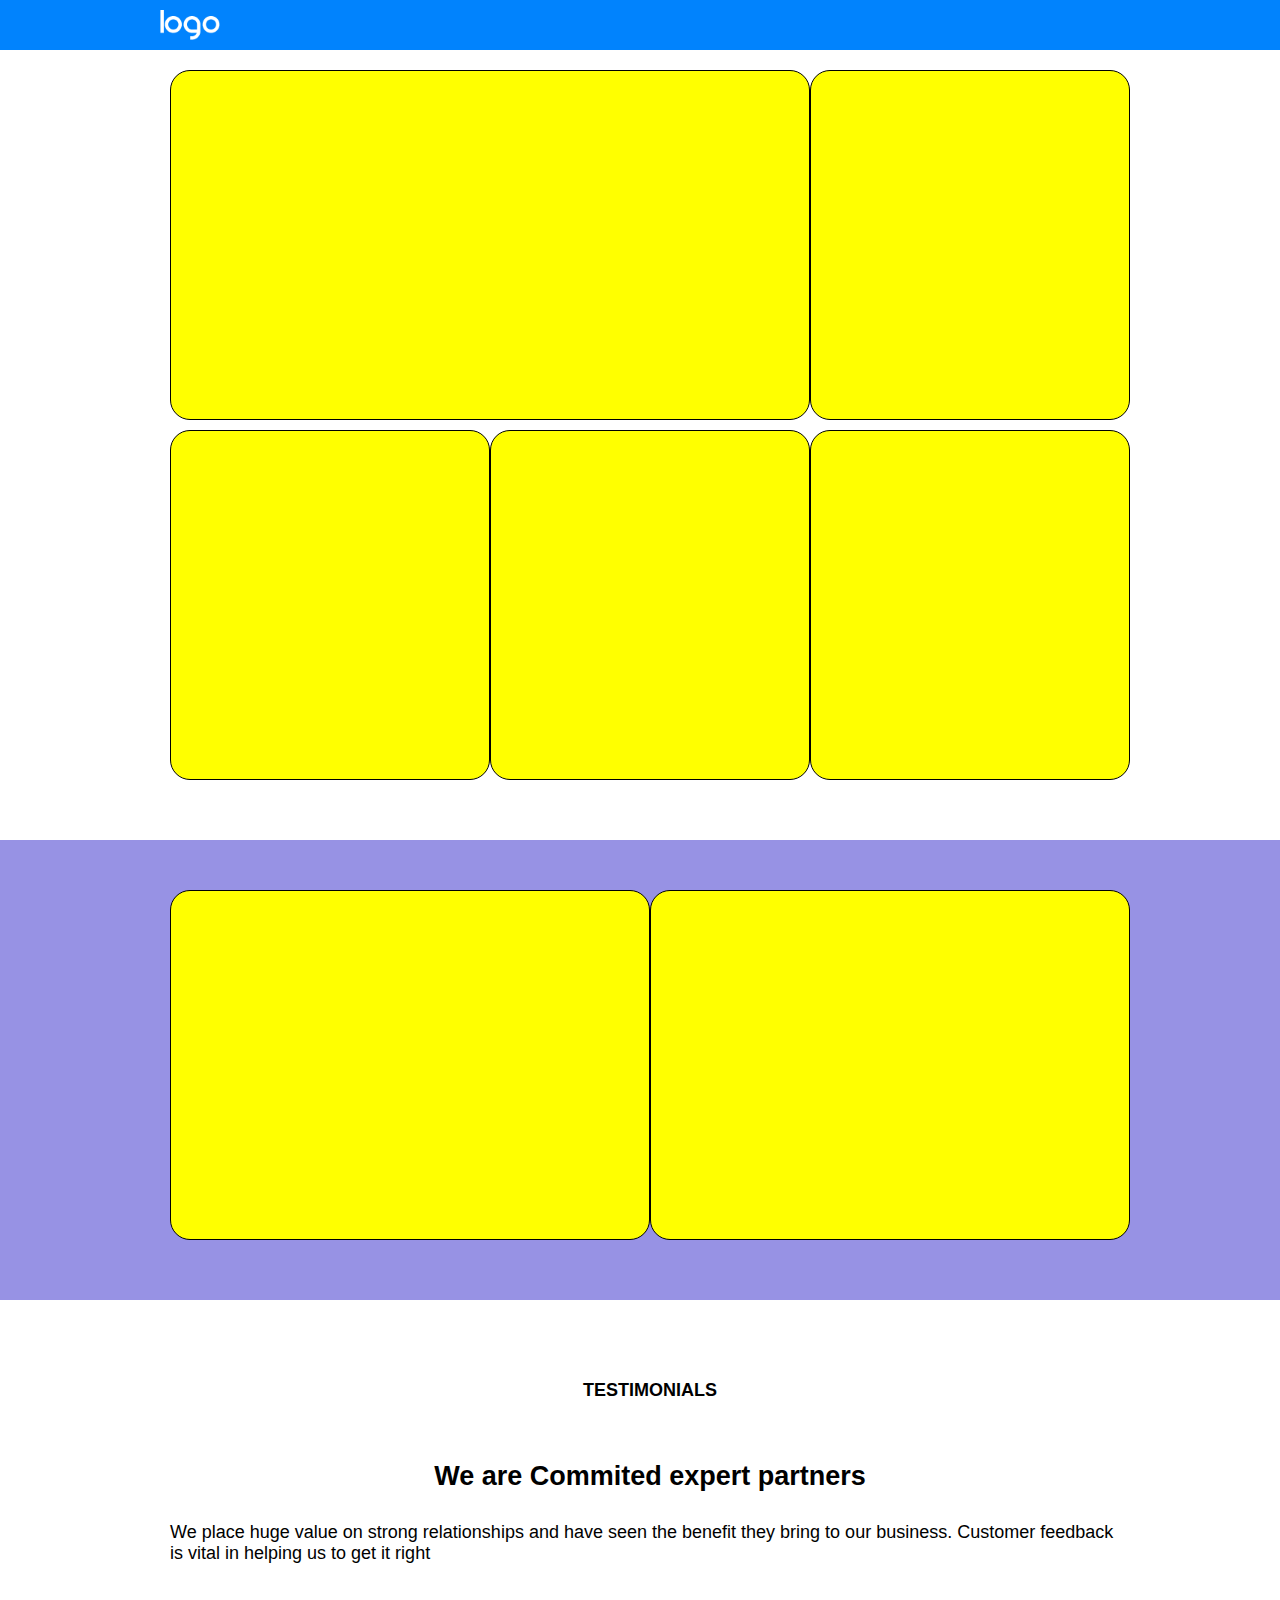
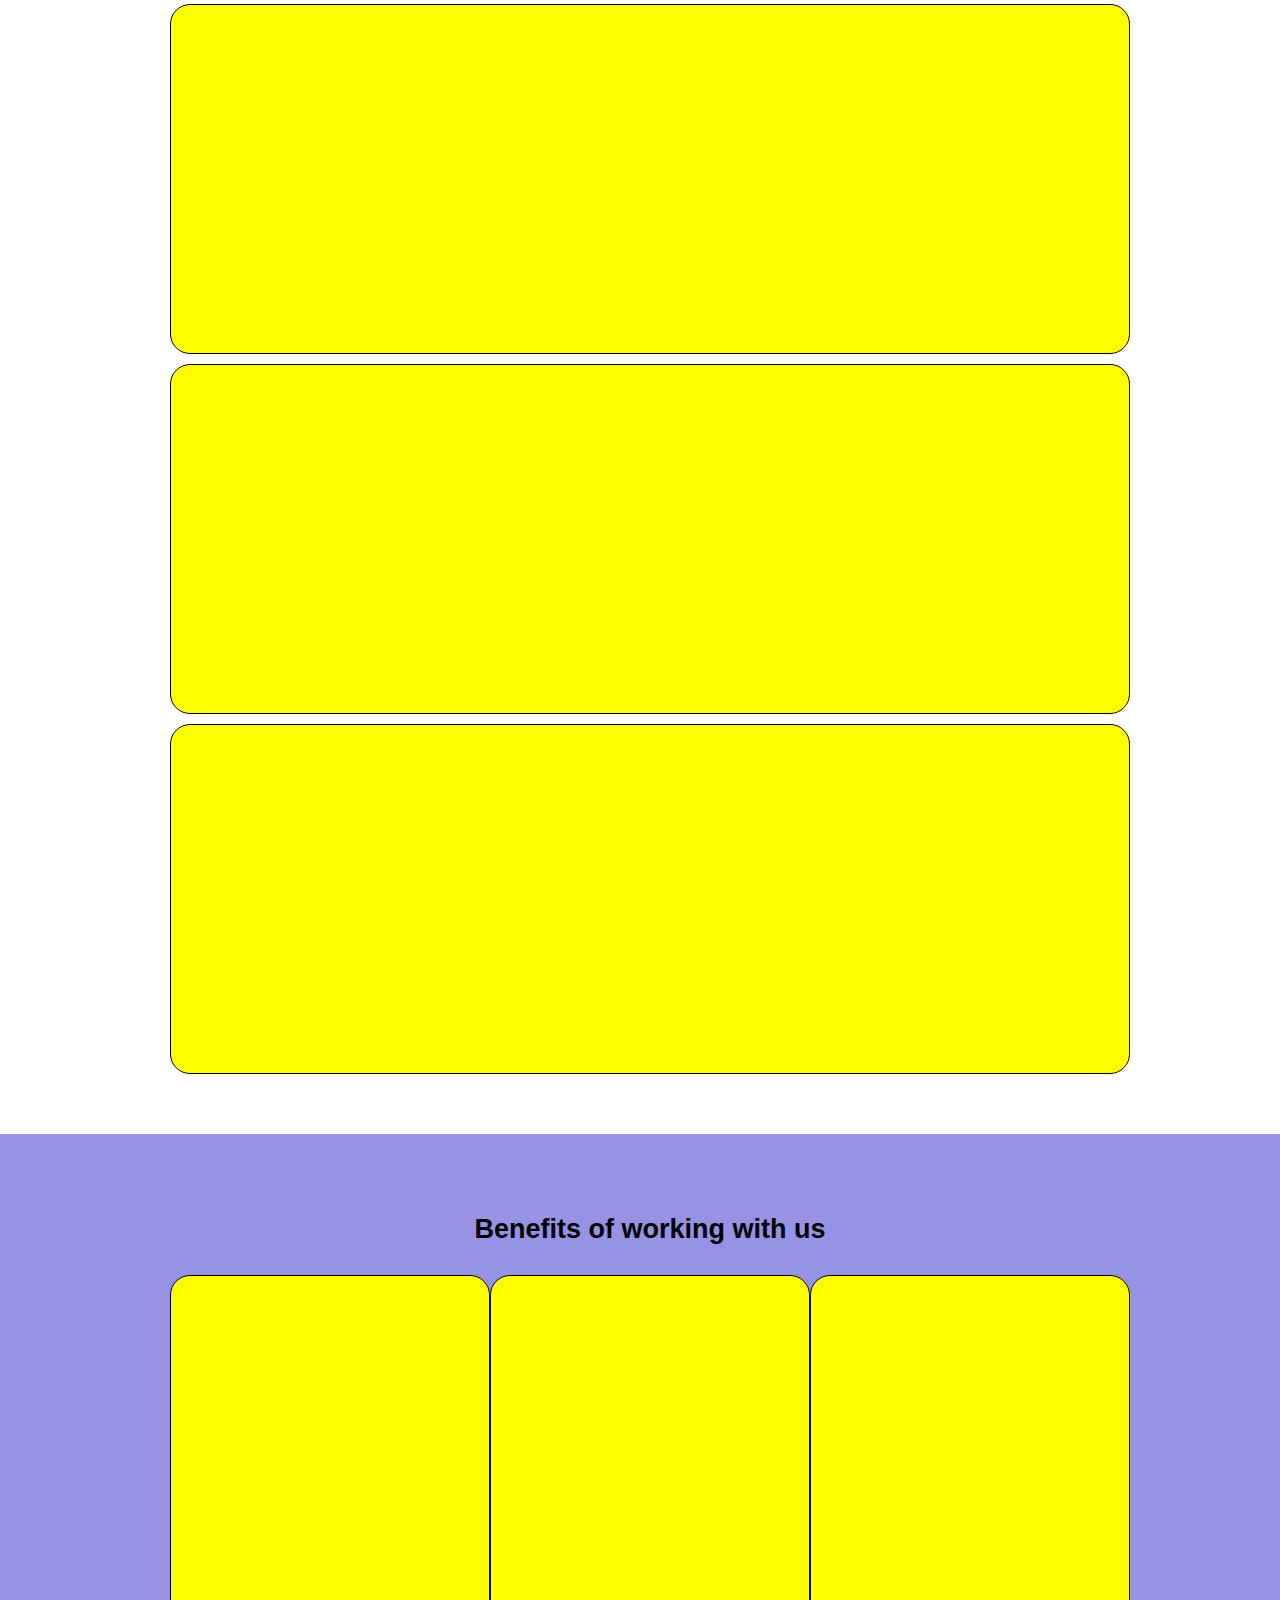
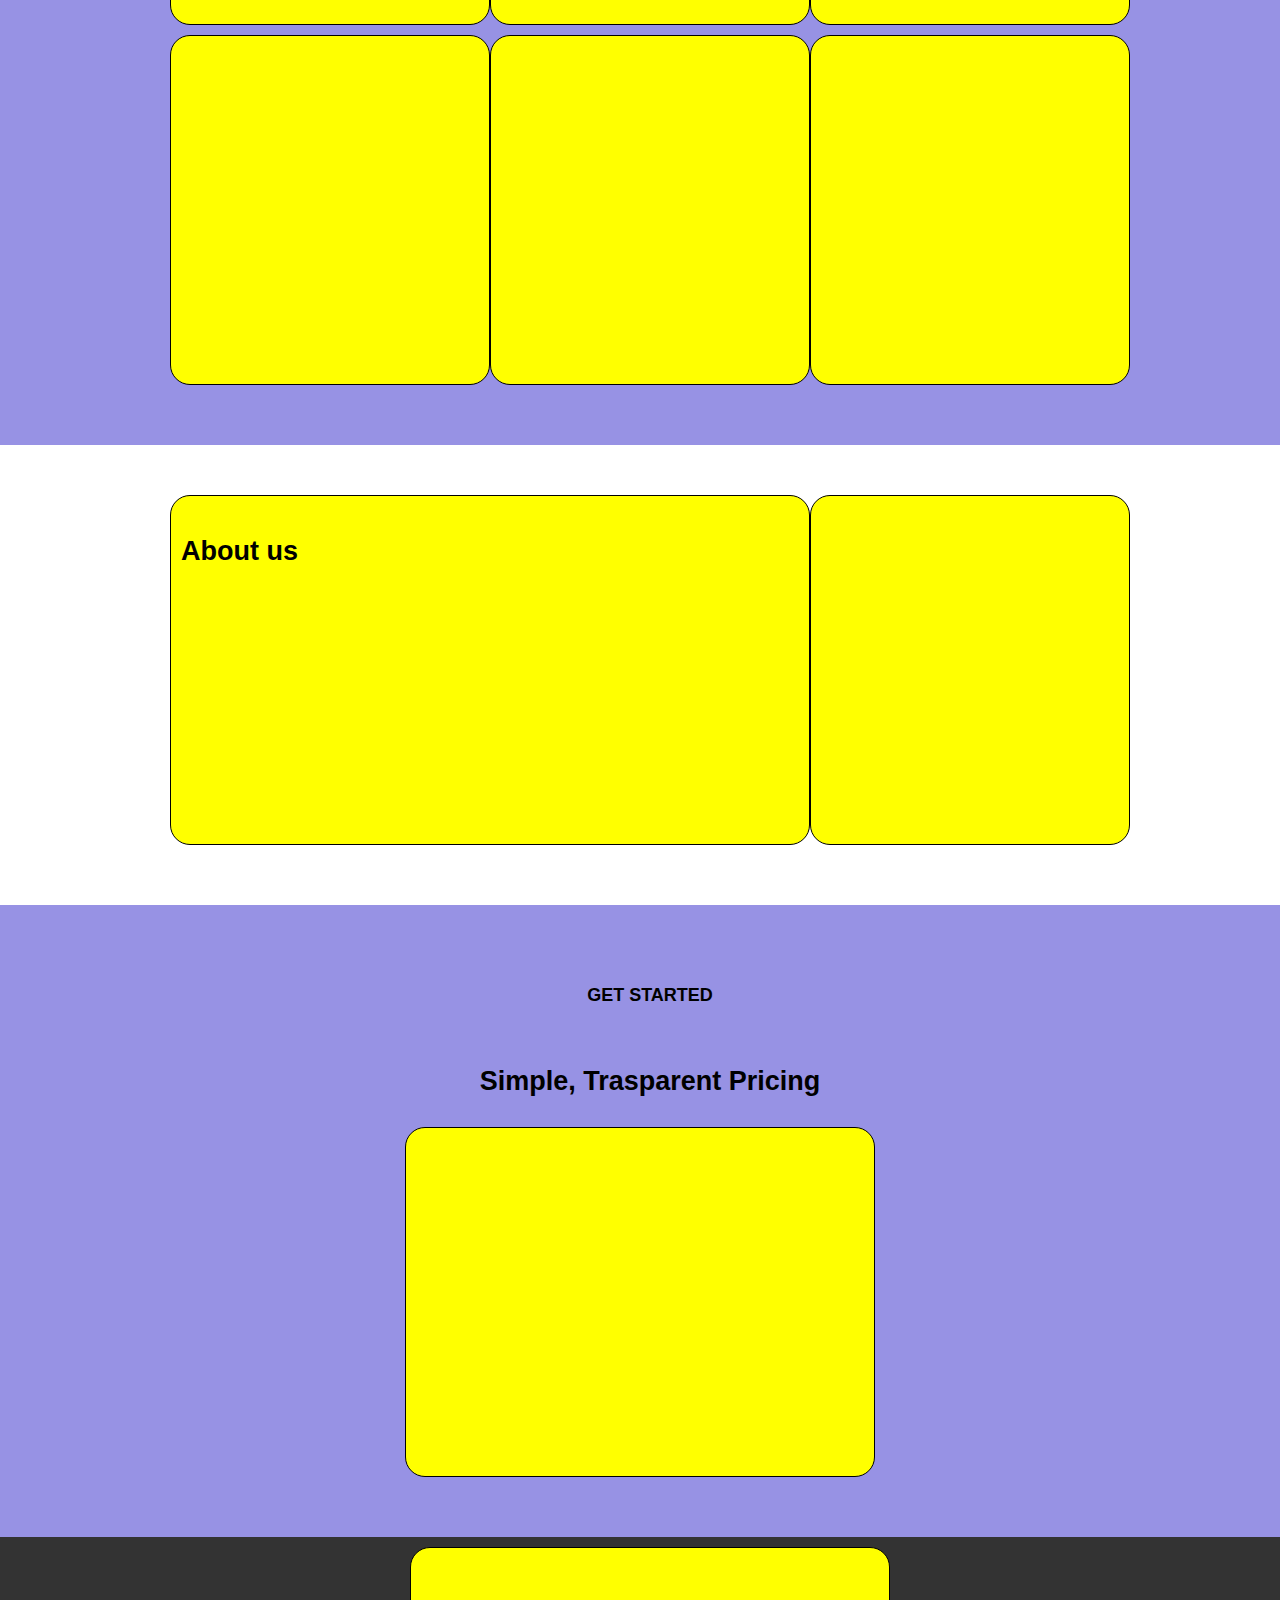
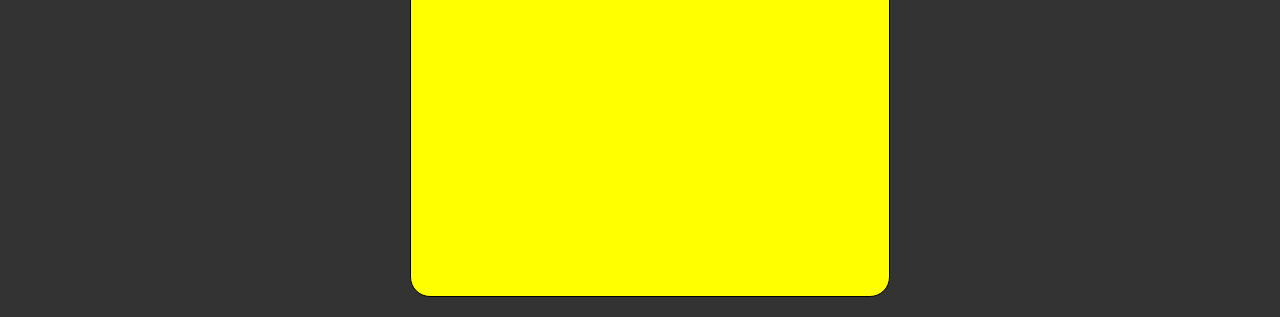
==== index.html @ dd065d6b "add" ====
<!DOCTYPE html>
<html lang="en">

<head>
    <meta charset="UTF-8">
    <meta http-equiv="X-UA-Compatible" content="IE=edge">
    <meta name="viewport" content="width=device-width, initial-scale=1.0">

    <link rel="stylesheet" href="css/master.css">
    <link rel="stylesheet" href="css/media.css">
    <link rel="stylesheet" href="https://cdnjs.cloudflare.com/ajax/libs/font-awesome/6.2.0/css/all.min.css"
        integrity="sha512-xh6O/CkQoPOWDdYTDqeRdPCVd1SpvCA9XXcUnZS2FmJNp1coAFzvtCN9BmamE+4aHK8yyUHUSCcJHgXloTyT2A=="
        crossorigin="anonymous" referrerpolicy="no-referrer">
    <title>htmlcss-responsive-layout</title>
</head>

<body>
    <nav>
        <div class="container">

            <div class="logo">
                <img src="img/logo.png" alt="logo">
            </div>
            <div class="menu">
                <ul>
                    <li><a href="#">Home</a></li>
                    <li><a href="#">About</a></li>
                    <li><a href="#">Services</a></li>
                    <li><a href="#">Contact</a></li>
                </ul>
                <button class="btn"> Get Started</button>
                <div class="burger">
                    <i class="fa-solid fa-bars"></i>
                </div>
            </div>


        </div>
    </nav>

    <header>
        <div class="main">
            <div class="container">
                <div class="row">
                    <div class="col colmd2-3 colllg2-3">

                    </div>

                    <div class="col colmd1-3 collg1-3">

                    </div>
                    <div class="col colmd1-3 collg1-3">

                    </div>

                    <div class="col colmd1-3 collg1-3">

                    </div>

                    <div class="col colmd1-3 collg1-3">

                    </div>


                </div>
            </div>

        </div>
    </header>
    <section class=" strategyplanning bg-secondary">
        <div class="main">
            <div class="container">
                <div class="row">
                    <div class="col collg2-4 colmd2-4">

                    </div>
                    <div class="col colmd2-4 collg2-4">

                    </div>


                </div>
            </div>

        </div>
    </section>

    <section class="testimonials">
        <div class="main">
            <div class="container">
                <h4>TESTIMONIALS</h4>
                <h2>We are Commited expert partners</h2>
                <p>We place huge value on strong relationships and have seen the benefit they bring to our business.
                    Customer feedback is vital in helping us to get it right</p>
                <div class="col">

                </div>
                <div class="col">

                </div>
                <div class="col">

                </div>
            </div>
        </div>

        </div>
    </section>

    <section class=" benefit bg-secondary">
        <div class="main">
            <div class="container">
                <h2>Benefits of working with us</h2>
                <div class="row">
                    <div class="col colmd2-4 collg1-3">

                    </div>

                    <div class="col colmd2-4 collg1-3">

                    </div>

                    <div class="col colmd2-4 collg1-3">

                    </div>


                    <div class="col colmd2-4 collg1-3">

                    </div>


                    <div class="col colmd2-4 collg1-3">

                    </div>

                    <div class="col colmd2-4 collg1-3">

                    </div>



                </div>
            </div>

        </div>

    </section>



    <section class="aboutus">
        <div class="main">
            <div class="container">

                <div class="row">
                    <div class="col colmd2-3 collg2-3">
                        <h2>About us</h2>

                    </div>
                    <div class="col colmd1-3 collg1-3">

                    </div>

                </div>

            </div>

    </section>

    <section class=" getstarted bg-secondary">
        <div class="main">
            <div class="container">
                <h4>GET STARTED</h4>
                <h2>Simple, Trasparent Pricing</h2>
            </div>
            <div class="row center">
                <div class="col colmd2-4 collg2-4 ">

                </div>
            </div>

        </div>

    </section>

    <footer>
        <div class="main">
            <div class="container">
                <div class="row center">
                    <div class="col colmd2-4 collg2-4 ">

                    </div>
                </div>

            </div>

        </div>



    </footer>
</body>

</html>
---- css/master.css ----
:root {
    --primary-color: #0183FD;
    --primary-color-light: #B5DDFF;
    --secondary-color: #9792E4;
    --footer-bgcolor: #333333;


}


* {
    margin: 0;
    padding: 0;
    box-sizing: border-box;
    font-family: Arial, Helvetica, sans-serif;
}

html {
    font-size: 14px;
}

section {
    padding: 50px 0;
}

.main {
    padding: 0 20px;
    width: 100%;
}

.container {
    width: 100%;
    margin: 0 auto;
}

nav {
    background-color: var(--primary-color);
    color: #fff;
    padding: 10px 10px;
    margin-bottom: 20px;

}

nav img {
    width: 60px;
    display: block;
}

nav .container {
    display: flex;
    justify-content: space-between;
    align-items: center;
    color: white;
}

.menu {
    display: flex;
    justify-content: end;
    align-items: center;
    color: white;
    font-size: 0.7rem;
    opacity: 0%;

}

.menu ul {
    display: flex;
    list-style: none;


}

.menu ul li a {
    padding: 0 10px;
    color: white;
    text-decoration: none;
    font-size: 0.7rem;
}


header {
    padding-bottom: 50px;
}

.bg-secondary {
    background-color: var(--secondary-color);
}

section h2,

section h4 {
    padding: 30px 0;
    display: flex;
    justify-content: center;

}

.aboutus h2 {
    justify-content: flex-start;
}

.testimonials .container p {
    margin-bottom: 40px;

}

.row {
    display: flex;
    flex-wrap: wrap;

}

.col {
    padding: 10px;
    flex-basis: 100%;
    height: 350px;
    background-color: yellow;
    border-radius: 20px;
    border: 1px solid black;
    margin-bottom: 10px;
}

button{
    background-color: white;
    
    padding: 10px 10px;
    border: none;
    border-radius: 20px;
    margin: 10px 0;
    font-size: 0.7rem;
    margin-left: 10px;
    
}

.burger {
    display: block;
}






footer {
    background-color: var(--footer-bgcolor);
    color: #fff;
    padding: 10px 10px;

}
---- css/media.css ----
@media screen and (min-width: 768px) {
    html {
        font-size: 16px;
    }


    .main {
        padding: 0 20px;
        width: 100%;
    }

    .container {
        width: 100%;
        margin: 0 auto;
    }



    .colmd1-3 {
        flex-basis: calc(100% / 3);

    }

    .colmd1-4 {
        flex-basis: calc(100% / 4);

    }

    .colmd2-3 {
        flex-basis: calc((100% / 3) * 2);

    }

    .colmd2-4 {
        flex-basis: calc(100% / 2);

    }

    .center {

        justify-content: center;

    }

    .menu{
        display: none;
    }


    .burger {
       display: block;
    }




}


@media screen and (min-width: 992px) {
    html {
        font-size: 18px;
    }



    .container {
        width: 960px;
        margin: 0 auto;
    }

    .main {
        padding: 0 20px;
        width: 980px;
        margin: 0 auto;
    }


    .collg1-3 {
        flex-basis: calc(100% / 3);


    }

    .collg1-4 {
        flex-basis: calc(100% / 4);
    }

    .collg2-3 {
        flex-basis: calc((100% / 3) * 2);

    }

    .collg2-4 {
        flex-basis: calc(100% / 2);
    }

    .collg2-4 {
        flex-basis: calc(100% / 2);
    }

    .center {
        justify-content: center;

    }

    .burger {
        opacity: 0;
    }

    .menu {
        opacity: 100%;
    }

}
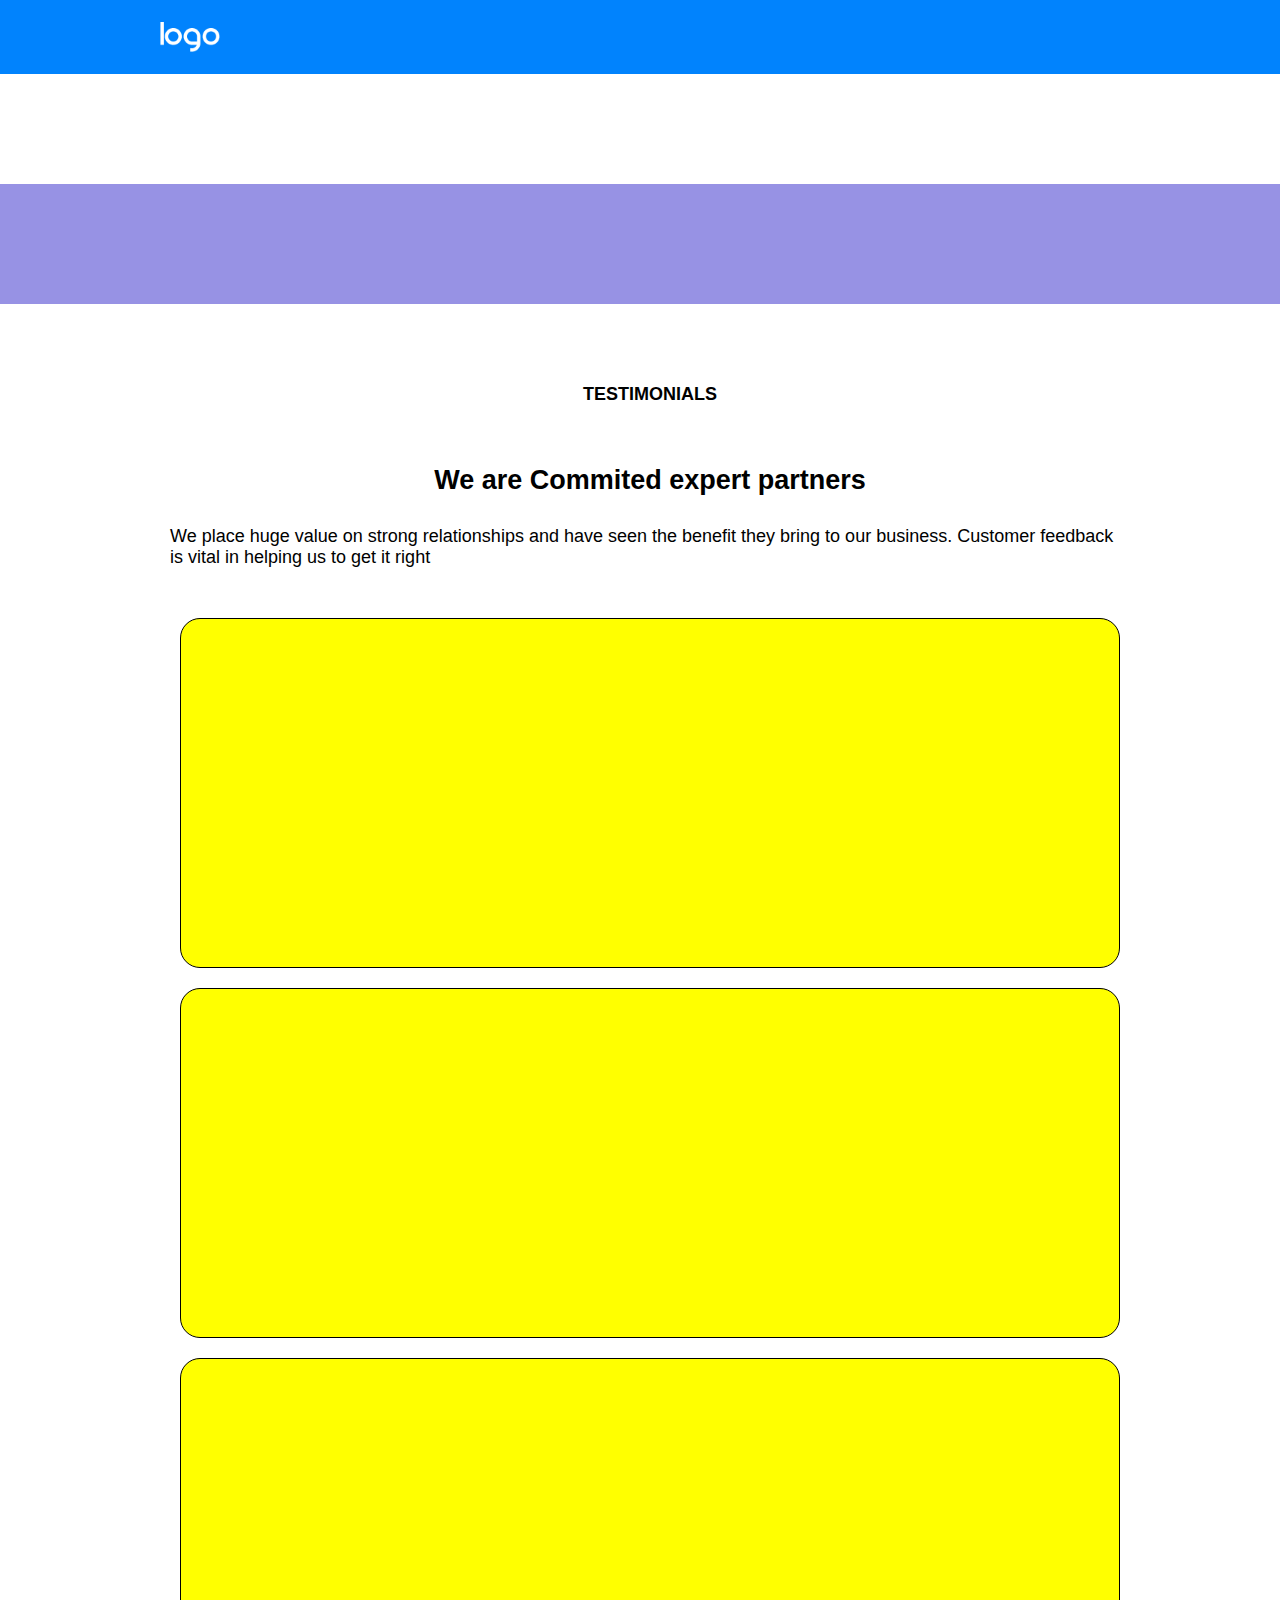
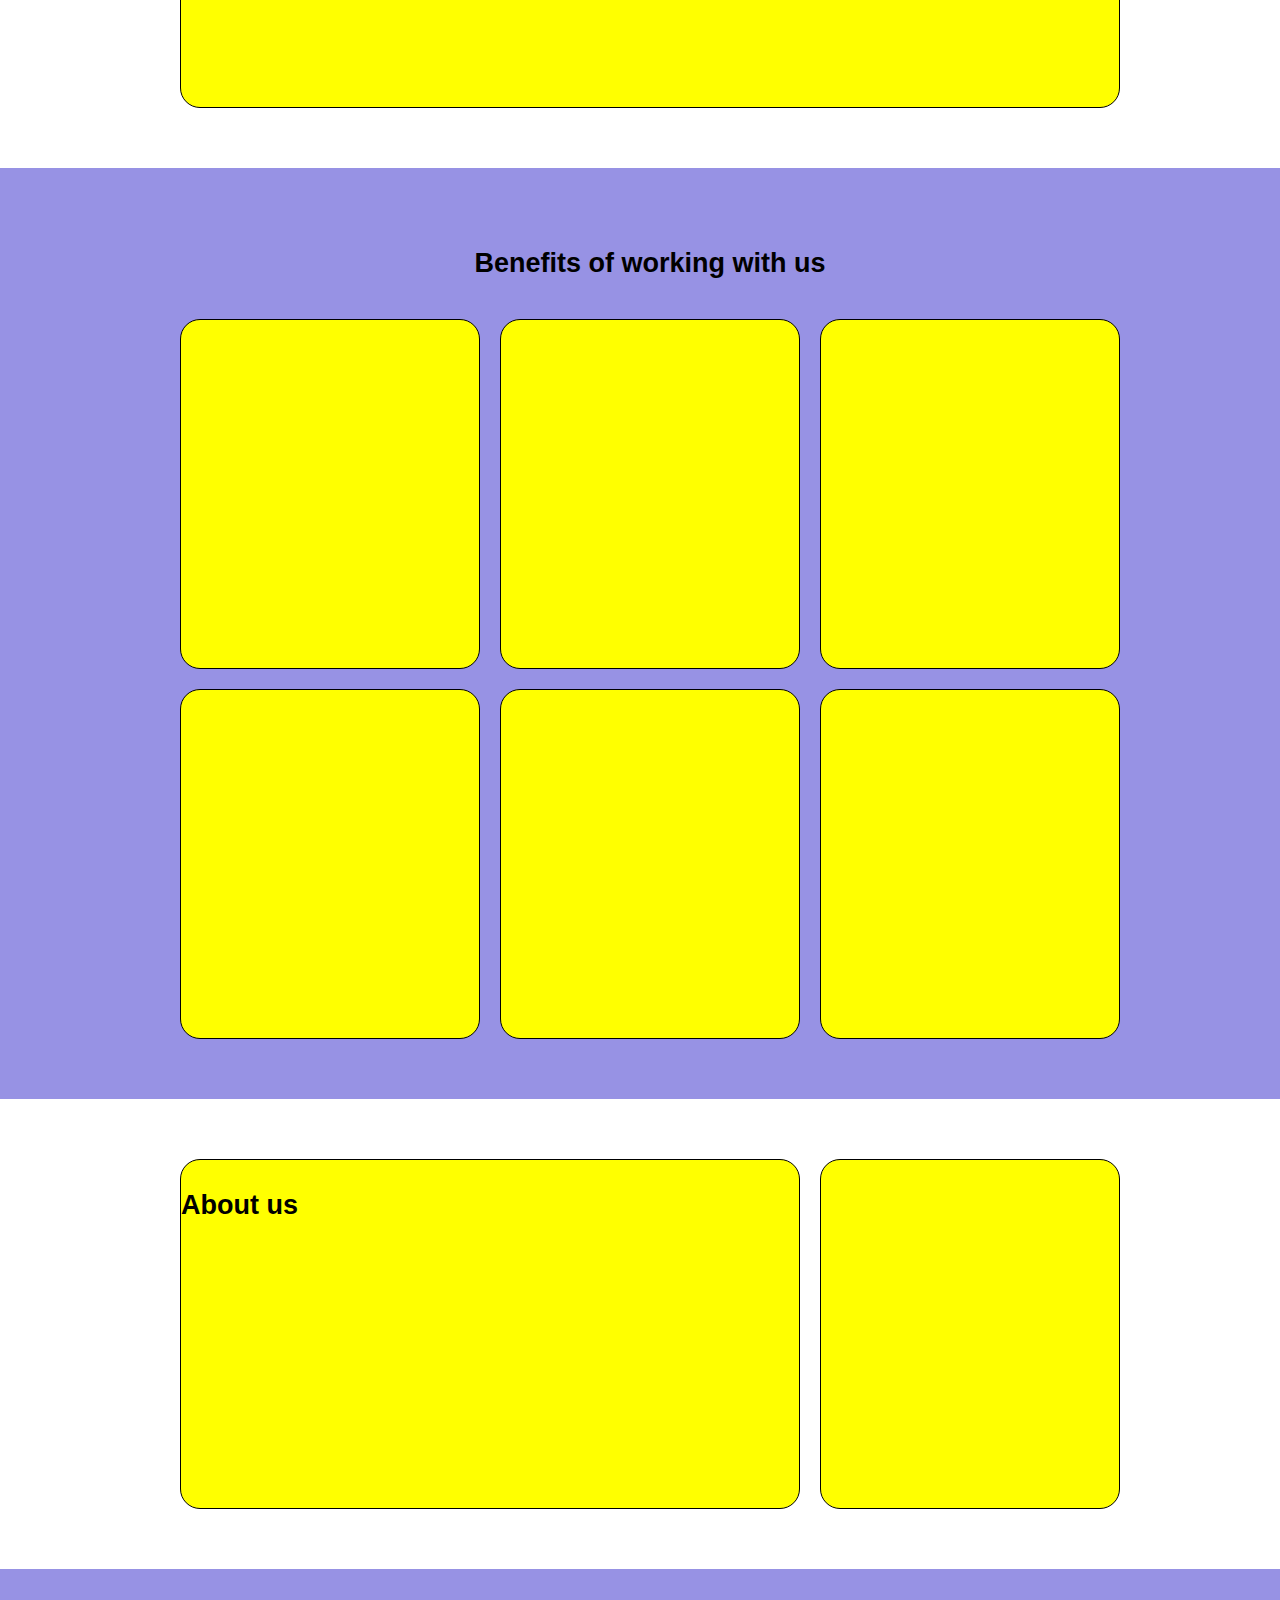
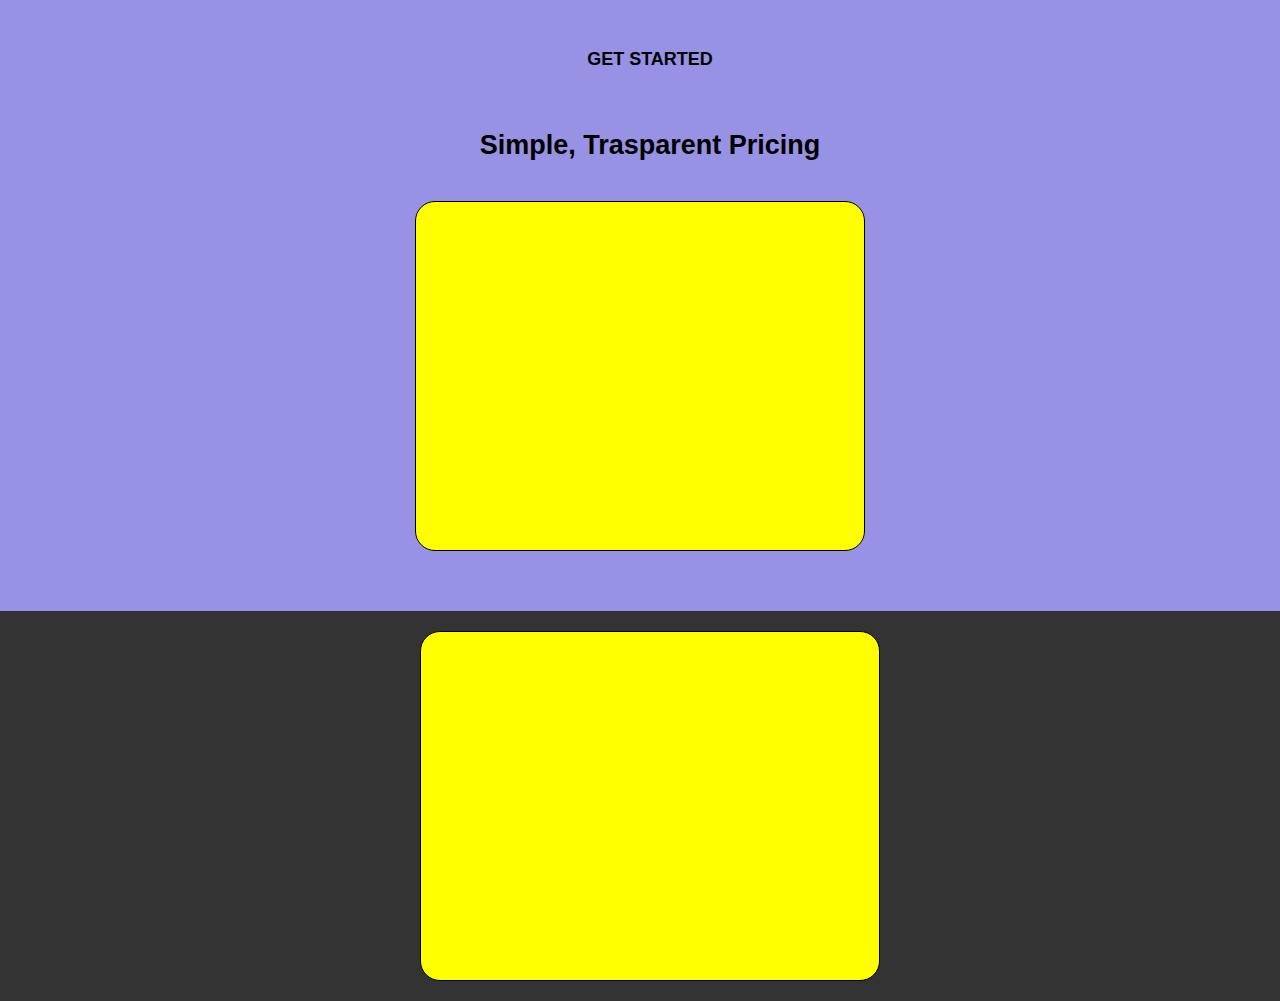
==== commit 92f15d57: "fixxed" ====
--- a/index.html
+++ b/index.html
@@ -20,6 +20,9 @@
 
             <div class="logo">
                 <img src="img/logo.png" alt="logo">
+            </div>
+            <div class="burger">
+                <i class="fa-solid fa-bars"></i>
             </div>
             <div class="menu">
                 <ul>
@@ -29,9 +32,6 @@
                     <li><a href="#">Contact</a></li>
                 </ul>
                 <button class="btn"> Get Started</button>
-                <div class="burger">
-                    <i class="fa-solid fa-bars"></i>
-                </div>
             </div>
 
 
@@ -93,13 +93,19 @@
                 <p>We place huge value on strong relationships and have seen the benefit they bring to our business.
                     Customer feedback is vital in helping us to get it right</p>
                 <div class="col">
-
+                    <div class="card">
+
+                    </div>
                 </div>
                 <div class="col">
-
+                    <div class="card">
+
+                    </div>
                 </div>
                 <div class="col">
-
+                    <div class="card">
+
+                    </div>
                 </div>
             </div>
         </div>
@@ -113,35 +119,58 @@
                 <h2>Benefits of working with us</h2>
                 <div class="row">
                     <div class="col colmd2-4 collg1-3">
-
-                    </div>
-
-                    <div class="col colmd2-4 collg1-3">
-
-                    </div>
-
-                    <div class="col colmd2-4 collg1-3">
-
-                    </div>
-
-
-                    <div class="col colmd2-4 collg1-3">
-
-                    </div>
-
-
-                    <div class="col colmd2-4 collg1-3">
-
-                    </div>
-
-                    <div class="col colmd2-4 collg1-3">
-
-                    </div>
-
-
-
-                </div>
-            </div>
+                        <div class="card">
+
+                        </div>
+
+                    </div>
+
+                    <div class="col colmd2-4 collg1-3">
+                        <div class="card">
+
+                        </div>
+
+                    </div>
+
+                    <div class="col colmd2-4 collg1-3">
+                        <div class="card">
+
+                        </div>
+
+                    </div>
+
+                    <div class="col colmd2-4 collg1-3">
+                        <div class="card">
+
+                        </div>
+
+                    </div>
+
+
+                    <div class="col colmd2-4 collg1-3">
+                        <div class="card">
+
+                        </div>
+
+                    </div>
+
+                    <div class="col colmd2-4 collg1-3">
+                        <div class="card">
+
+                        </div>
+
+                    </div>
+
+
+
+
+
+                </div>
+
+
+
+            </div>
+        </div>
 
         </div>
 
@@ -155,10 +184,14 @@
 
                 <div class="row">
                     <div class="col colmd2-3 collg2-3">
-                        <h2>About us</h2>
-
-                    </div>
-                    <div class="col colmd1-3 collg1-3">
+                        <div class="card">
+                            <h2>About us</h2>
+                        </div>
+                    </div>
+                    <div class="col colmd1-3 collg1-3">
+                        <div class="card">
+
+                        </div>
 
                     </div>
 
@@ -176,6 +209,9 @@
             </div>
             <div class="row center">
                 <div class="col colmd2-4 collg2-4 ">
+                    <div class="card">
+
+                    </div>
 
                 </div>
             </div>
@@ -189,6 +225,9 @@
             <div class="container">
                 <div class="row center">
                     <div class="col colmd2-4 collg2-4 ">
+                        <div class="card">
+
+                        </div>
 
                     </div>
                 </div>
--- a/css/master.css
+++ b/css/master.css
@@ -113,27 +113,35 @@
 .col {
     padding: 10px;
     flex-basis: 100%;
+    
+    
+}
+
+.card{
     height: 350px;
     background-color: yellow;
     border-radius: 20px;
     border: 1px solid black;
-    margin-bottom: 10px;
 }
 
-button{
+button {
     background-color: white;
-    
+
     padding: 10px 10px;
     border: none;
     border-radius: 20px;
     margin: 10px 0;
     font-size: 0.7rem;
     margin-left: 10px;
-    
+
 }
 
 .burger {
-    display: block;
+    display: flex;
+}
+
+.menu {
+    display: none;
 }
 
 
--- a/css/media.css
+++ b/css/media.css
@@ -42,13 +42,13 @@
 
     }
 
-    .menu{
+    .menu {
         display: none;
     }
 
 
     .burger {
-       display: block;
+        display: flex;
     }
 
 
@@ -105,11 +105,11 @@
     }
 
     .burger {
-        opacity: 0;
+        display: none;
     }
 
     .menu {
-        opacity: 100%;
+        display: flex;
     }
 
 }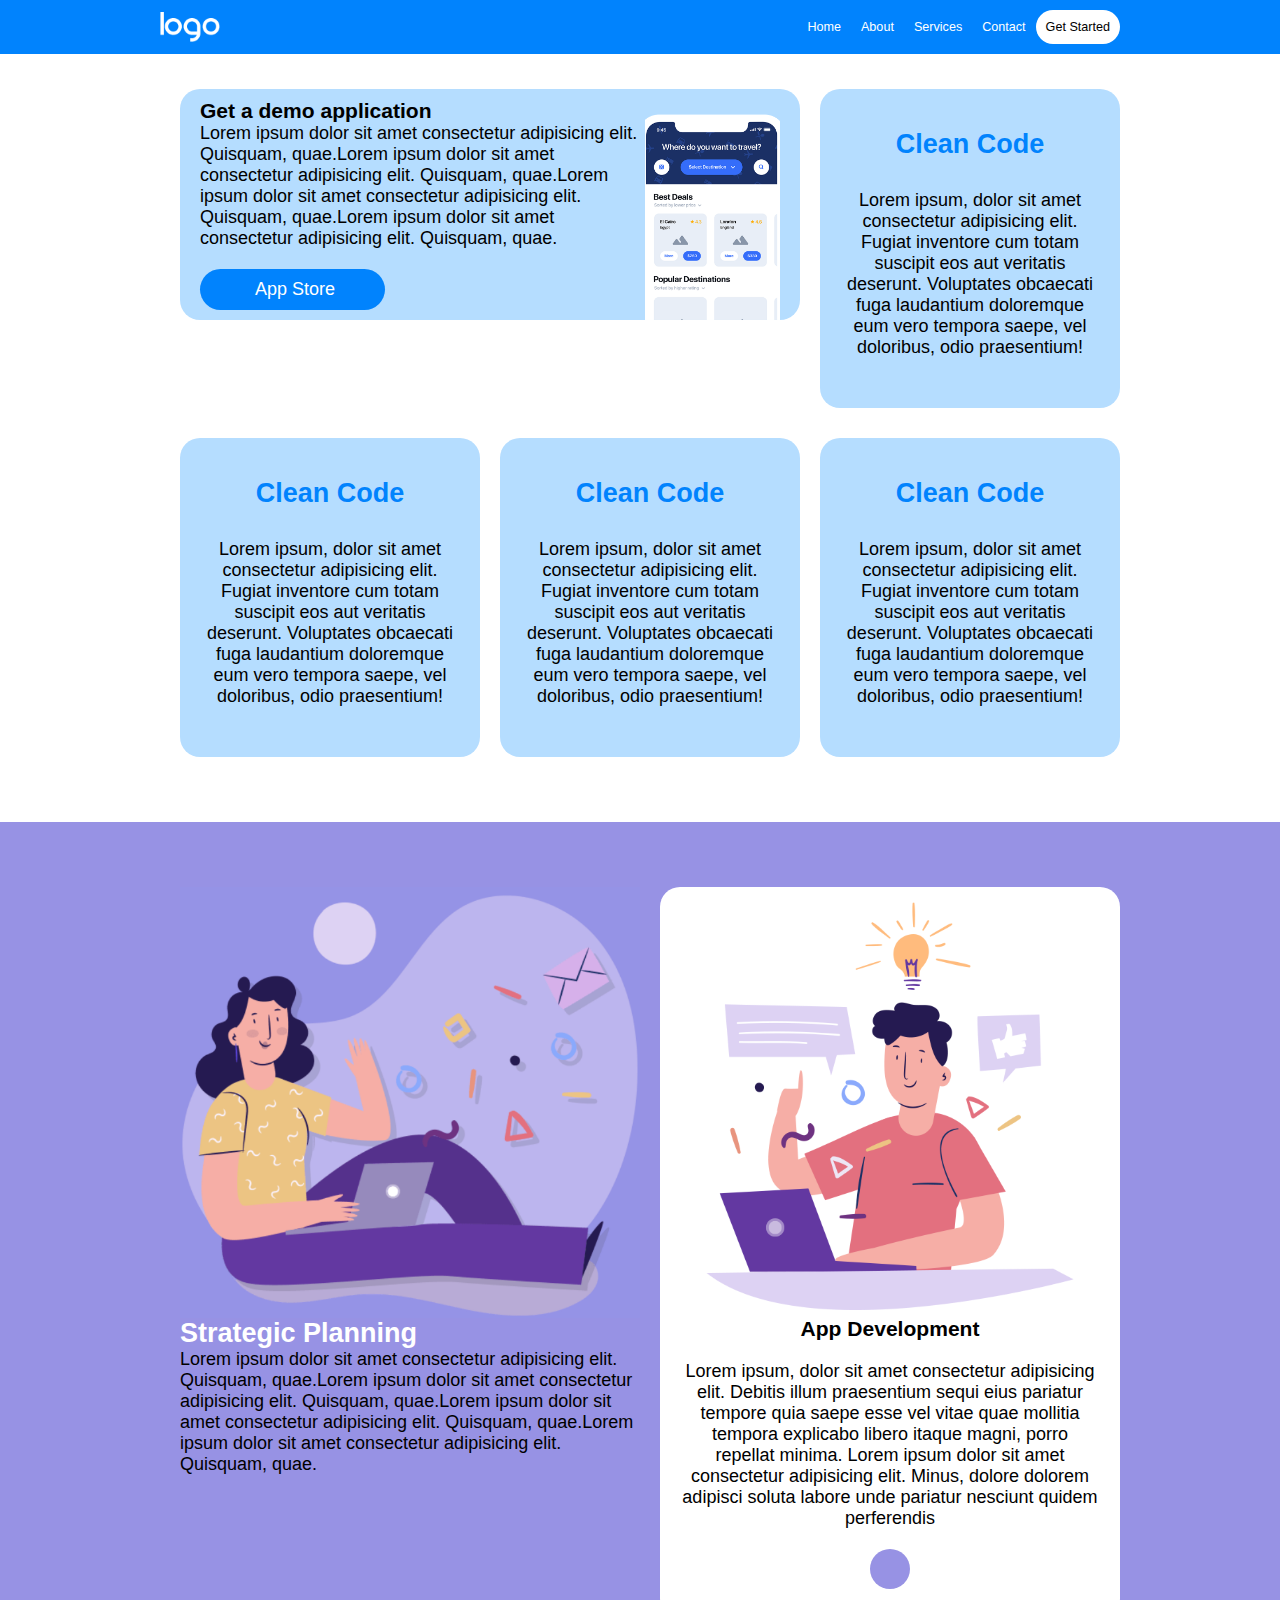
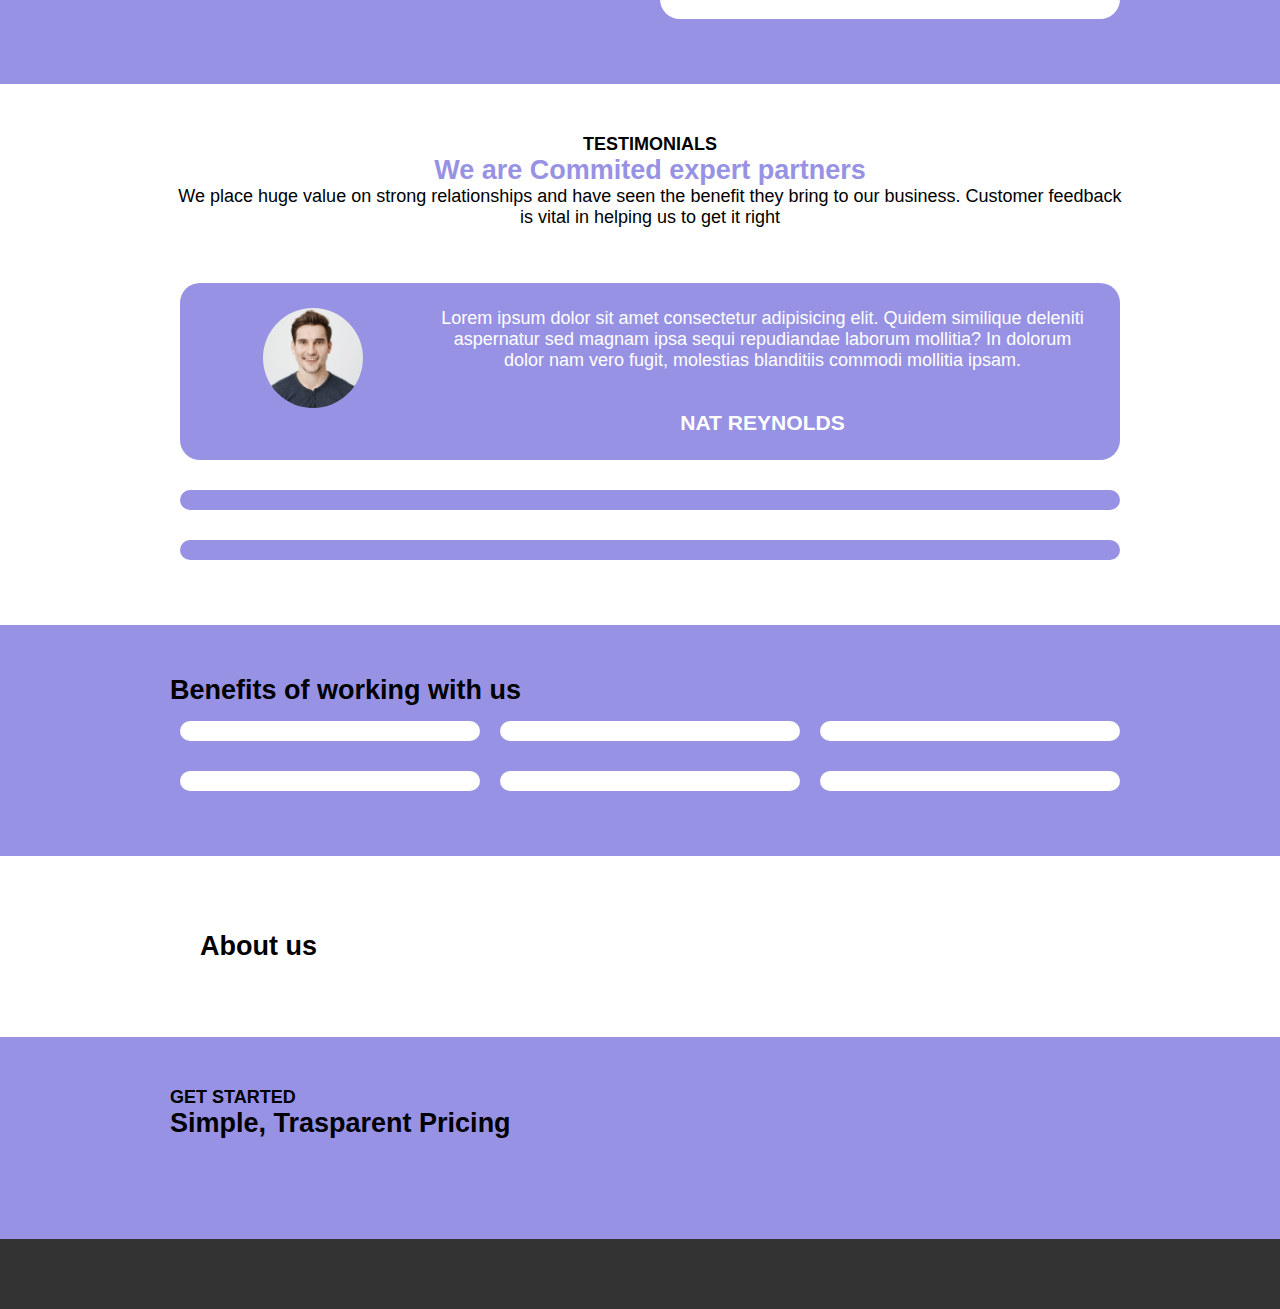
==== commit a370d9a3: "add" ====
--- a/index.html
+++ b/index.html
@@ -42,23 +42,111 @@
         <div class="main">
             <div class="container">
                 <div class="row">
-                    <div class="col colmd2-3 colllg2-3">
-
-                    </div>
-
-                    <div class="col colmd1-3 collg1-3">
-
-                    </div>
-                    <div class="col colmd1-3 collg1-3">
-
-                    </div>
-
-                    <div class="col colmd1-3 collg1-3">
-
-                    </div>
-
-                    <div class="col colmd1-3 collg1-3">
-
+                    <div class="col colmd2-3 colllg2-3  ">
+                        <div class="card bg-primary-light flex ">
+                            <div>
+                                <h3>Get a demo application</h3>
+                                <p>Lorem ipsum dolor sit amet consectetur adipisicing elit. Quisquam, quae.Lorem ipsum
+                                    dolor
+                                    sit amet consectetur adipisicing elit. Quisquam, quae.Lorem ipsum dolor sit amet
+                                    consectetur adipisicing elit. Quisquam, quae.Lorem ipsum dolor sit amet consectetur
+                                    adipisicing elit. Quisquam, quae.</p>
+                                <button class="btn header-button"><i class="fa-brands fa-apple"></i>App Store</button>
+                            </div>
+                            <div>
+                                <img src="img/phone.png" alt="">
+
+                            </div>
+
+
+
+                        </div>
+
+
+                    </div>
+
+                    <div class="col colmd1-3 collg1-3">
+                        <div class="card bg-primary-light ">
+                            <div class="card-header">
+
+                                <i class="fa-solid fa-code"></i>
+                            </div>
+                            <div class="card-title">
+
+                                <h3>Clean Code</h3>
+                            </div>
+                            <div class="card-body">
+
+                                <p>Lorem ipsum, dolor sit amet consectetur adipisicing elit. Fugiat inventore cum totam
+                                    suscipit eos aut veritatis deserunt. Voluptates obcaecati fuga laudantium doloremque
+                                    eum
+                                    vero tempora saepe, vel doloribus, odio praesentium!</p>
+                            </div>
+
+                        </div>
+
+                    </div>
+                    <div class="col colmd1-3 collg1-3">
+                        <div class="card bg-primary-light ">
+                            <div class="card-header">
+
+                                <i class="fa-solid fa-code"></i>
+                            </div>
+                            <div class="card-title">
+
+                                <h3>Clean Code</h3>
+                            </div>
+                            <div class="card-body">
+
+                                <p>Lorem ipsum, dolor sit amet consectetur adipisicing elit. Fugiat inventore cum totam
+                                    suscipit eos aut veritatis deserunt. Voluptates obcaecati fuga laudantium doloremque
+                                    eum
+                                    vero tempora saepe, vel doloribus, odio praesentium!</p>
+                            </div>
+
+                        </div>
+                    </div>
+
+                    <div class="col colmd1-3 collg1-3">
+                        <div class="card bg-primary-light ">
+                            <div class="card-header">
+
+                                <i class="fa-solid fa-code"></i>
+                            </div>
+                            <div class="card-title">
+
+                                <h3>Clean Code</h3>
+                            </div>
+                            <div class="card-body">
+
+                                <p>Lorem ipsum, dolor sit amet consectetur adipisicing elit. Fugiat inventore cum totam
+                                    suscipit eos aut veritatis deserunt. Voluptates obcaecati fuga laudantium doloremque
+                                    eum
+                                    vero tempora saepe, vel doloribus, odio praesentium!</p>
+                            </div>
+
+                        </div>
+                    </div>
+
+                    <div class="col colmd1-3 collg1-3">
+                        <div class="card bg-primary-light ">
+                            <div class="card-header">
+
+                                <i class="fa-solid fa-code"></i>
+                            </div>
+                            <div class="card-title">
+
+                                <h3>Clean Code</h3>
+                            </div>
+                            <div class="card-body">
+
+                                <p>Lorem ipsum, dolor sit amet consectetur adipisicing elit. Fugiat inventore cum totam
+                                    suscipit eos aut veritatis deserunt. Voluptates obcaecati fuga laudantium doloremque
+                                    eum
+                                    vero tempora saepe, vel doloribus, odio praesentium!</p>
+                            </div>
+
+                        </div>
                     </div>
 
 
@@ -67,15 +155,49 @@
 
         </div>
     </header>
+
     <section class=" strategyplanning bg-secondary">
         <div class="main">
             <div class="container">
-                <div class="row">
+                <div class="row bg-secondary">
                     <div class="col collg2-4 colmd2-4">
-
+                        <div>
+                            <img src="img/planning1.png" alt="">
+                        </div>
+                        <div>
+
+                            <h2 class="color-white">Strategic Planning</h2>
+                            <p>Lorem ipsum dolor sit amet consectetur adipisicing elit. Quisquam, quae.Lorem ipsum dolor
+                                sit
+                                amet consectetur adipisicing elit. Quisquam, quae.Lorem ipsum dolor sit amet consectetur
+                                adipisicing elit. Quisquam, quae.Lorem ipsum dolor sit amet consectetur adipisicing
+                                elit.
+                                Quisquam, quae.</p>
+
+                        </div>
                     </div>
                     <div class="col colmd2-4 collg2-4">
-
+                        <div class="card bg-white  ">
+                            <div>
+                                <img src="img/planning2.png" alt="">
+                            </div>
+                            <div>
+                                <h3 class="text-center">App Development</h3>
+                                <div class="card-body">
+
+                                    <p>Lorem ipsum, dolor sit amet consectetur adipisicing elit. Debitis illum
+                                        praesentium sequi eius pariatur tempore quia saepe esse vel vitae quae mollitia
+                                        tempora explicabo libero itaque magni, porro repellat minima. Lorem ipsum dolor
+                                        sit amet consectetur adipisicing elit. Minus, dolore dolorem adipisci soluta
+                                        labore unde pariatur nesciunt quidem perferendis </p>
+                                </div>
+
+                                <div class="circle">
+                                    <i class="fa-solid fa-arrow-down"></i>
+                                </div>
+                            </div>
+
+                        </div>
                     </div>
 
 
@@ -87,23 +209,35 @@
 
     <section class="testimonials">
         <div class="main">
-            <div class="container">
-                <h4>TESTIMONIALS</h4>
-                <h2>We are Commited expert partners</h2>
-                <p>We place huge value on strong relationships and have seen the benefit they bring to our business.
+            <div class="container ">
+                <h4 class="text-center">TESTIMONIALS</h4>
+                <h2 class="color-secondary text-center">We are Commited expert partners</h2>
+                <p class="text-center">We place huge value on strong relationships and have seen the benefit they bring to our business.
                     Customer feedback is vital in helping us to get it right</p>
                 <div class="col">
-                    <div class="card">
+                    <div class="card bg-secondary flex">
+                        <div class="col colmd1-3 collg1-4">
+                            <div class="testimonial-img">
+                                <img src="img/testimonial1.jpg" alt="">
+                            </div>
+                        </div>
+                        <div class="col colmd2-3 collg3-4">
+                            <div class="text-center">
+                                <p class="color-white">Lorem ipsum dolor sit amet consectetur adipisicing elit. Quidem similique deleniti aspernatur sed magnam ipsa sequi repudiandae laborum mollitia? In dolorum dolor nam vero fugit, molestias blanditiis commodi mollitia ipsam.</p>
+                                <h3 class="color-white">NAT REYNOLDS</h3>
+                            </div>
+                        </div>
+
 
                     </div>
                 </div>
                 <div class="col">
-                    <div class="card">
+                    <div class="card bg-secondary">
 
                     </div>
                 </div>
                 <div class="col">
-                    <div class="card">
+                    <div class="card bg-secondary">
 
                     </div>
                 </div>
@@ -119,43 +253,43 @@
                 <h2>Benefits of working with us</h2>
                 <div class="row">
                     <div class="col colmd2-4 collg1-3">
-                        <div class="card">
-
-                        </div>
-
-                    </div>
-
-                    <div class="col colmd2-4 collg1-3">
-                        <div class="card">
-
-                        </div>
-
-                    </div>
-
-                    <div class="col colmd2-4 collg1-3">
-                        <div class="card">
-
-                        </div>
-
-                    </div>
-
-                    <div class="col colmd2-4 collg1-3">
-                        <div class="card">
-
-                        </div>
-
-                    </div>
-
-
-                    <div class="col colmd2-4 collg1-3">
-                        <div class="card">
-
-                        </div>
-
-                    </div>
-
-                    <div class="col colmd2-4 collg1-3">
-                        <div class="card">
+                        <div class="card bg-white">
+
+                        </div>
+
+                    </div>
+
+                    <div class="col colmd2-4 collg1-3">
+                        <div class="card bg-white">
+
+                        </div>
+
+                    </div>
+
+                    <div class="col colmd2-4 collg1-3">
+                        <div class="card bg-white">
+
+                        </div>
+
+                    </div>
+
+                    <div class="col colmd2-4 collg1-3">
+                        <div class="card bg-white">
+
+                        </div>
+
+                    </div>
+
+
+                    <div class="col colmd2-4 collg1-3">
+                        <div class="card bg-white">
+
+                        </div>
+
+                    </div>
+
+                    <div class="col colmd2-4 collg1-3">
+                        <div class="card bg-white">
 
                         </div>
 
--- a/css/master.css
+++ b/css/master.css
@@ -24,7 +24,7 @@
 }
 
 .main {
-    padding: 0 20px;
+    padding: 0 10px;
     width: 100%;
 }
 
@@ -59,7 +59,7 @@
     align-items: center;
     color: white;
     font-size: 0.7rem;
-    opacity: 0%;
+
 
 }
 
@@ -82,25 +82,43 @@
     padding-bottom: 50px;
 }
 
+
+
+
+
+header p {
+
+    margin-bottom: 20px;
+}
+
+header img {
+    width: 100%;
+    height: 100%;
+    display: block;
+    object-fit: cover;
+    position: relative;
+    bottom: -10px;
+
+}
+
+.bg-primary-light {
+    background-color: var(--primary-color-light);
+}
+
+.bg-white {
+    background-color: white;
+}
+
 .bg-secondary {
     background-color: var(--secondary-color);
 }
 
-section h2,
-
-section h4 {
-    padding: 30px 0;
-    display: flex;
-    justify-content: center;
-
-}
-
-.aboutus h2 {
-    justify-content: flex-start;
-}
+
+
 
 .testimonials .container p {
     margin-bottom: 40px;
+    text-align: center;
 
 }
 
@@ -111,29 +129,70 @@
 }
 
 .col {
-    padding: 10px;
+    padding: 15px 10px;
     flex-basis: 100%;
-    
-    
-}
-
-.card{
-    height: 350px;
-    background-color: yellow;
+
+
+}
+
+.col img {
+    width: 100%;
+    height: 100%;
+    display: block;
+    object-fit: cover;
+
+}
+
+.card {
+
+    padding: 10px 20px;
     border-radius: 20px;
-    border: 1px solid black;
-}
+
+}
+
+header .card-header {
+    font-size: 5rem;
+    color: var(--primary-color);
+    text-align: center;
+    padding: 10px 0;
+
+}
+
+.card-title h3 {
+    font-size: 1.5rem;
+    text-align: center;
+    color: var(--primary-color);
+    padding: 10px 0;
+}
+
+.card-body {
+    padding: 20px 0;
+    text-align: center;
+}
+
+.text-center {
+    text-align: center;
+}
+
+
 
 button {
     background-color: white;
-
+    display: flex;
+    column-gap: 5px;
     padding: 10px 10px;
     border: none;
-    border-radius: 20px;
-    margin: 10px 0;
+    border-radius: 25px;
+
     font-size: 0.7rem;
-    margin-left: 10px;
-
+
+}
+
+.header-button {
+    font-size: 1rem;
+    padding: 10px 50px;
+    color: white;
+    background-color: var(--primary-color);
 }
 
 .burger {
@@ -144,8 +203,46 @@
     display: none;
 }
 
-
-
+.color-white {
+    color: white;
+}
+
+.color-secondary {
+    color: var(--secondary-color);
+}
+
+.circle{
+    width: 40px;
+    aspect-ratio: 1/1;
+    border-radius: 50%;
+    background-color: var(--secondary-color);
+    display: flex;
+    justify-content: center;
+    align-items: center;
+    margin: 0 auto;
+    margin-bottom: 20px;
+    
+}
+
+.testimonial-img{
+    width: 100px;
+    aspect-ratio: 1/1;
+    
+    object-fit: cover;
+    display: block;
+    margin: 0 auto;
+    margin-bottom: 20px;
+}
+
+.testimonial-img img{
+    width: 100%;
+    height: 100%;
+    border-radius: 50%;
+    object-fit: cover;
+    display: block;
+   
+    
+}
 
 
 
--- a/css/media.css
+++ b/css/media.css
@@ -30,6 +30,7 @@
         flex-basis: calc((100% / 3) * 2);
 
     }
+
 
     .colmd2-4 {
         flex-basis: calc(100% / 2);
@@ -83,12 +84,18 @@
     }
 
     .collg1-4 {
-        flex-basis: calc(100% / 4);
+        flex-basis: 25%;
     }
 
     .collg2-3 {
         flex-basis: calc((100% / 3) * 2);
 
+    }
+
+
+
+    .collg3-4 {
+        flex-basis: 75%;
     }
 
     .collg2-4 {
@@ -103,7 +110,6 @@
         justify-content: center;
 
     }
-
     .burger {
         display: none;
     }
@@ -112,4 +118,9 @@
         display: flex;
     }
 
+    .flex {
+        display: flex;
+
+    }
+
 }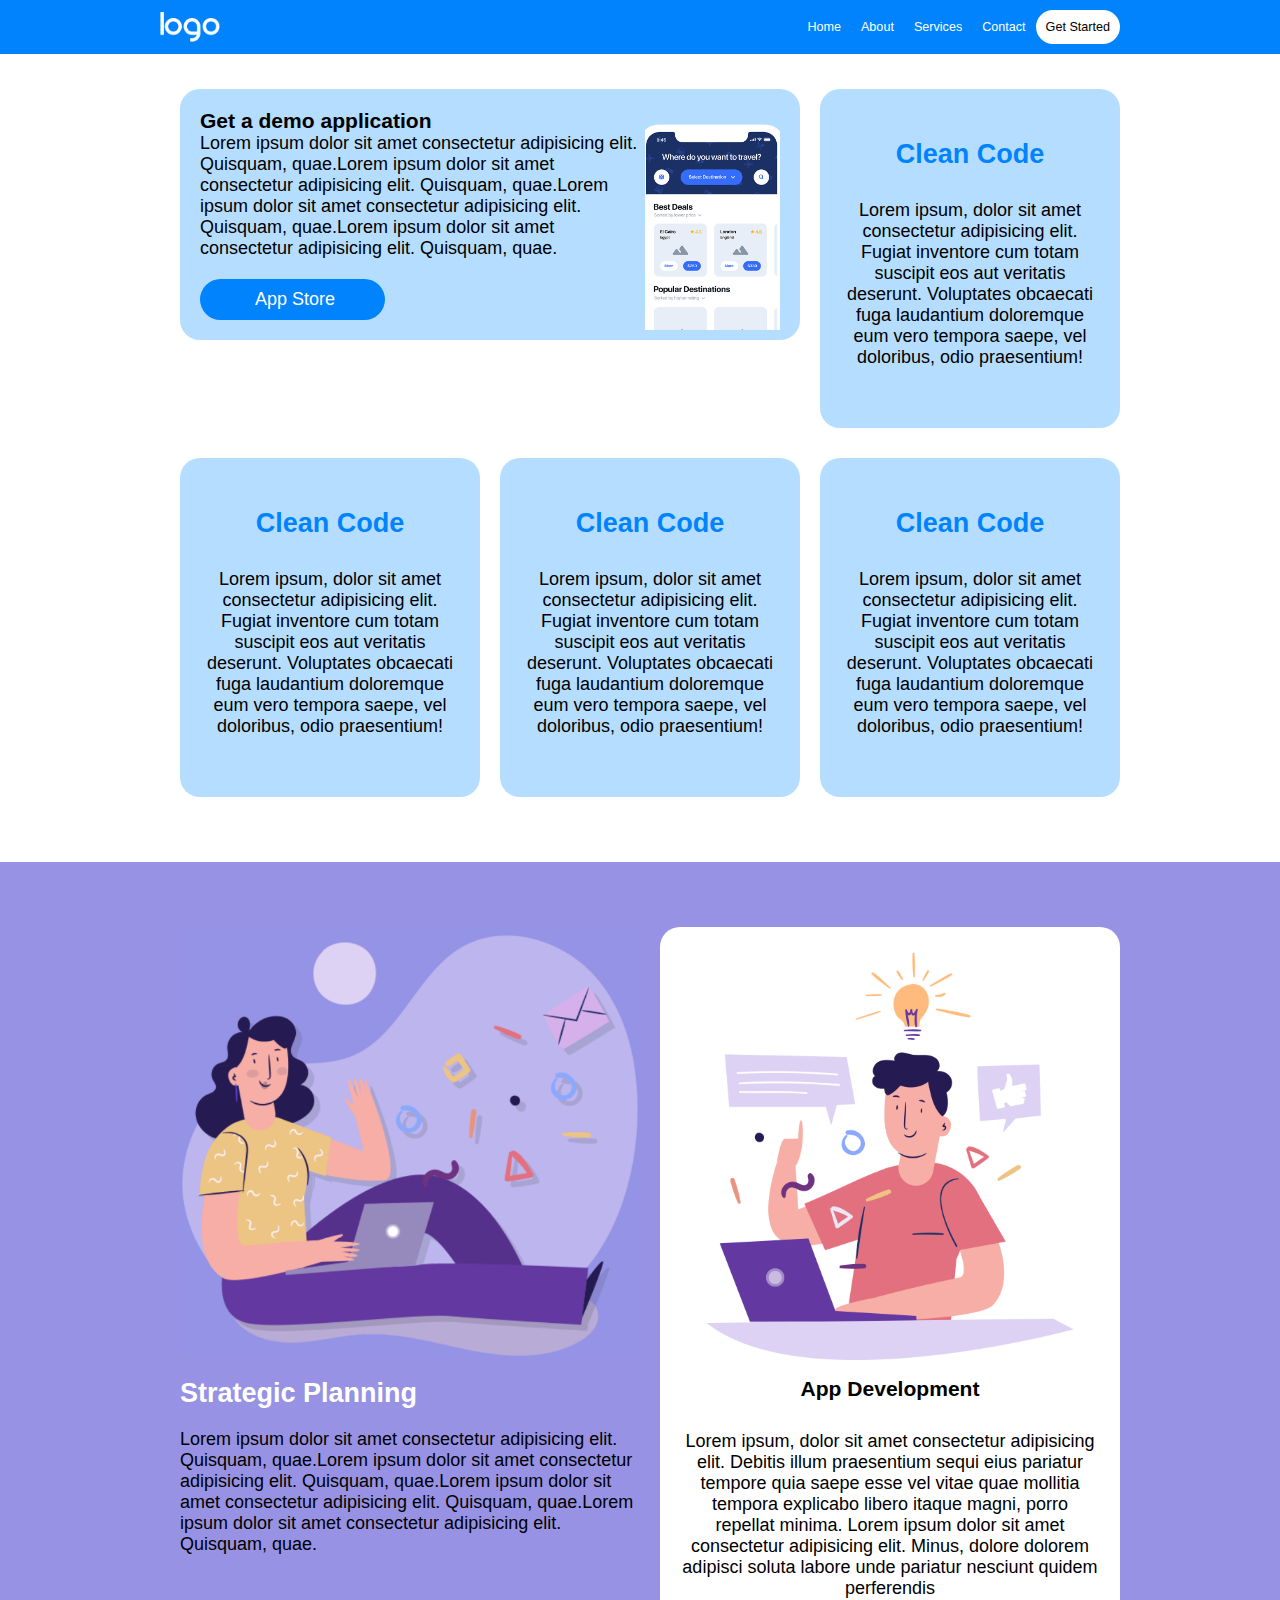
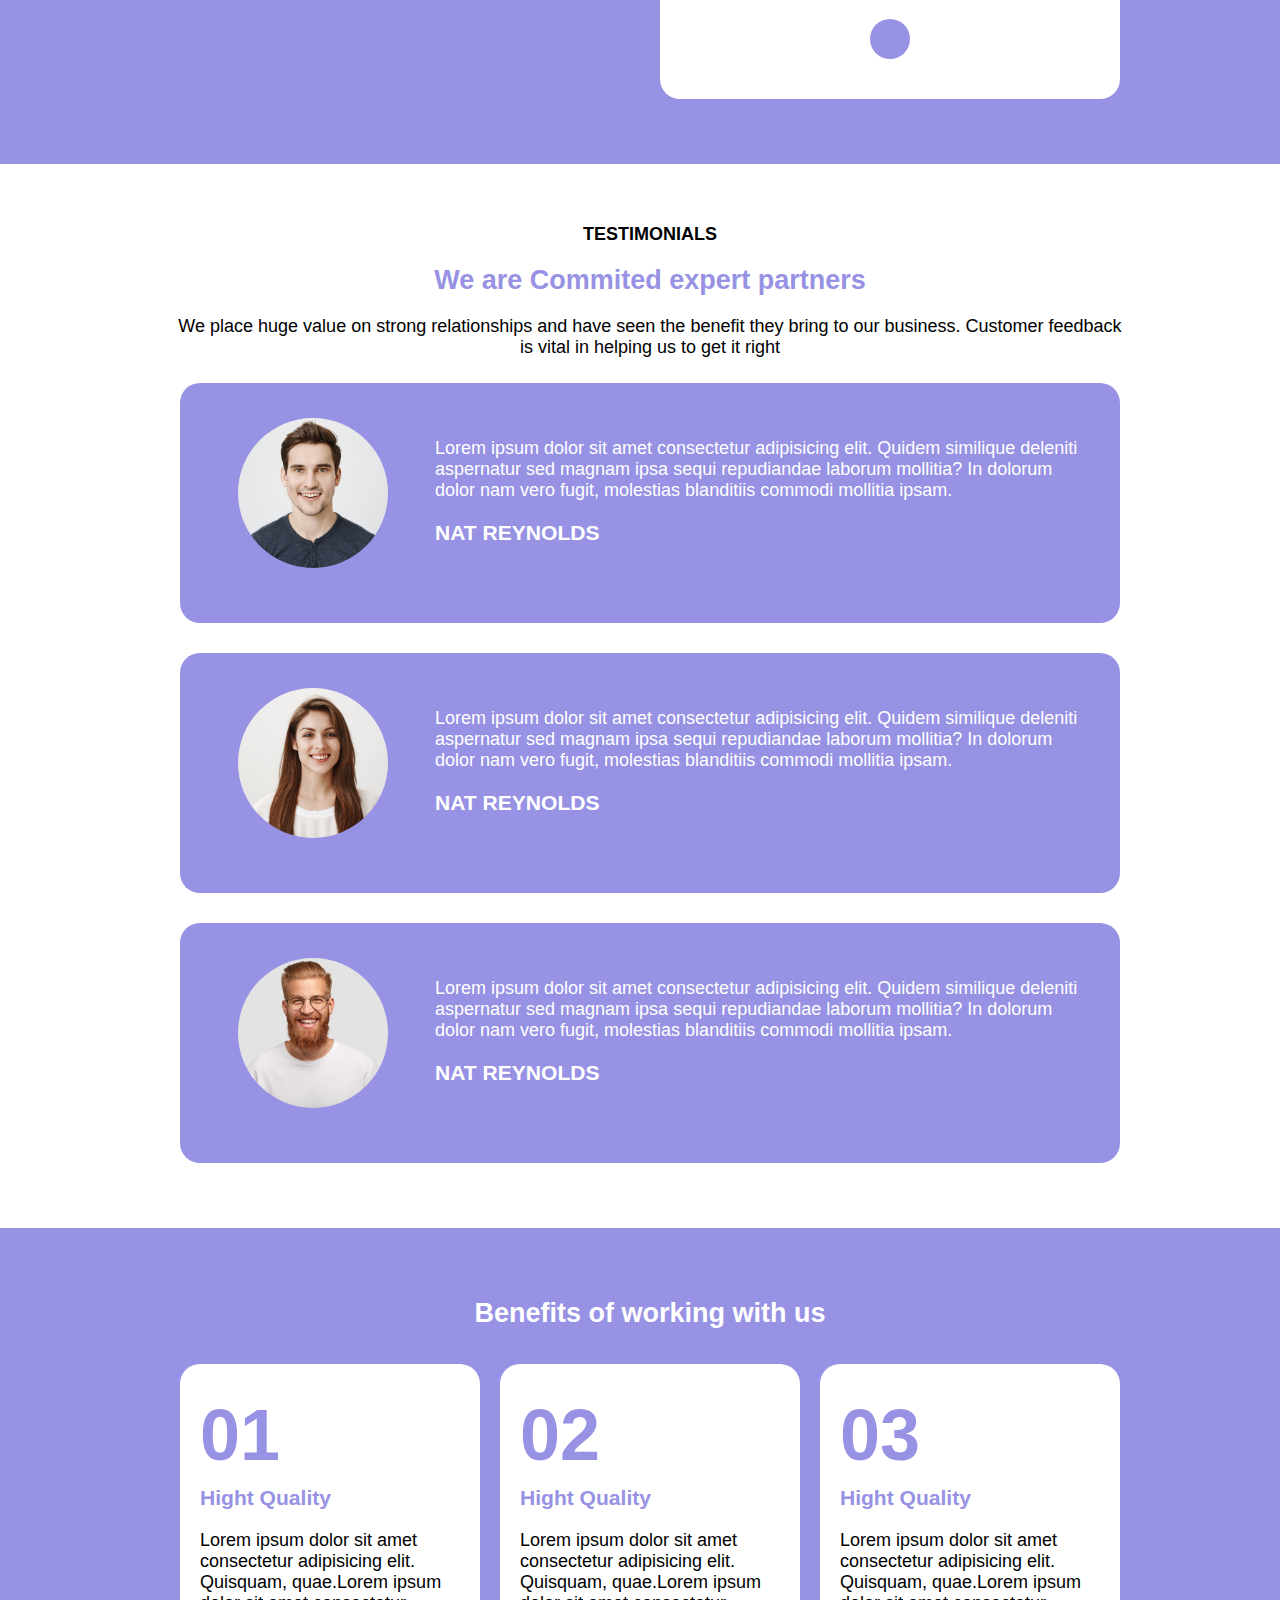
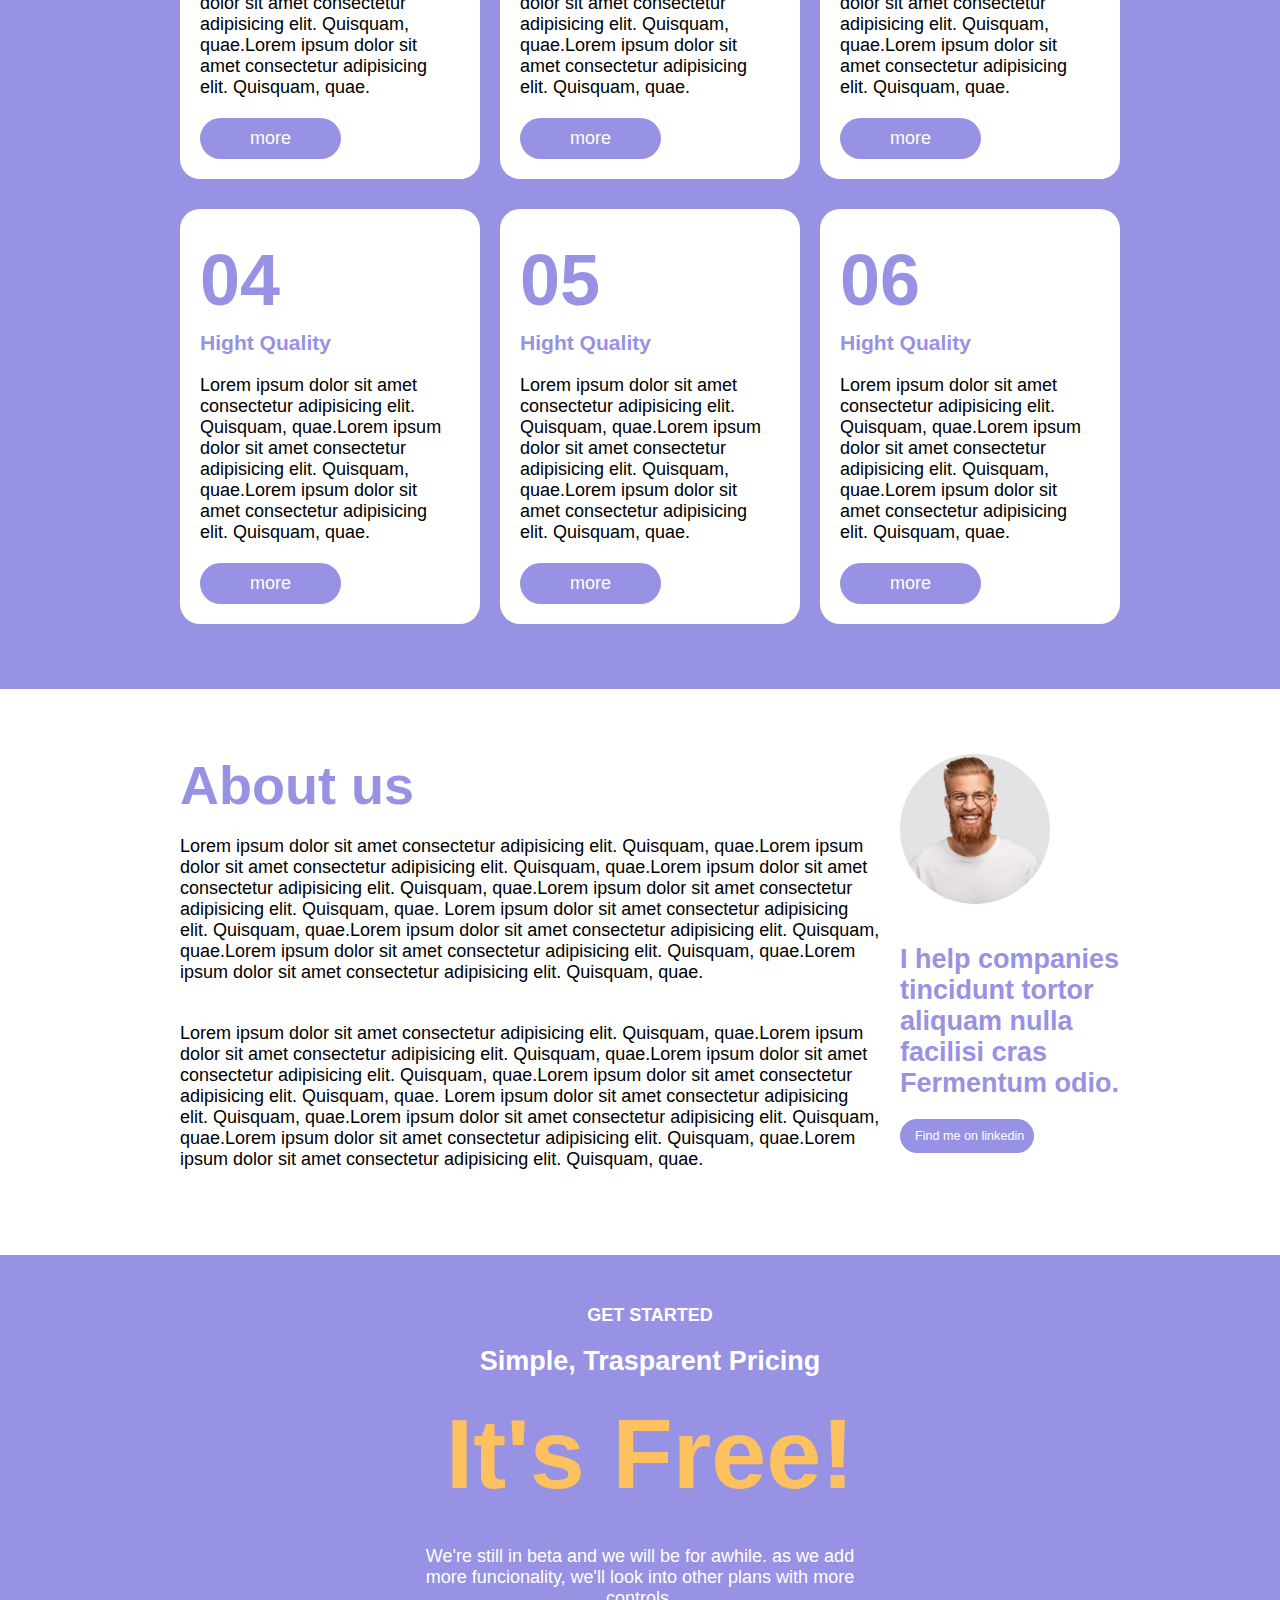
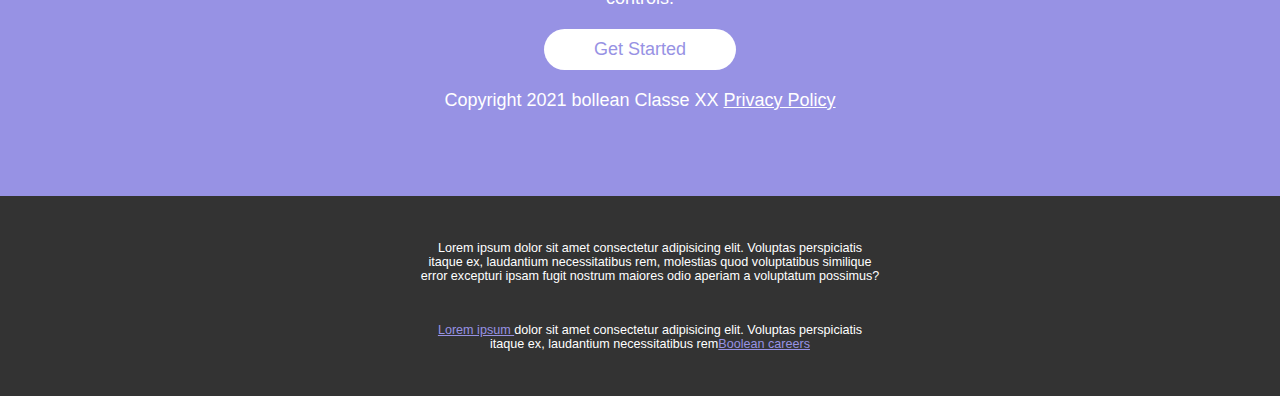
==== commit 3a932b93: "completed" ====
--- a/index.html
+++ b/index.html
@@ -31,7 +31,7 @@
                     <li><a href="#">Services</a></li>
                     <li><a href="#">Contact</a></li>
                 </ul>
-                <button class="btn"> Get Started</button>
+                <button> Get Started</button>
             </div>
 
 
@@ -51,7 +51,8 @@
                                     sit amet consectetur adipisicing elit. Quisquam, quae.Lorem ipsum dolor sit amet
                                     consectetur adipisicing elit. Quisquam, quae.Lorem ipsum dolor sit amet consectetur
                                     adipisicing elit. Quisquam, quae.</p>
-                                <button class="btn header-button"><i class="fa-brands fa-apple"></i>App Store</button>
+                                <button class=" big-button bg-primary"><i class="fa-brands fa-apple"></i>App
+                                    Store</button>
                             </div>
                             <div>
                                 <img src="img/phone.png" alt="">
@@ -166,7 +167,7 @@
                         </div>
                         <div>
 
-                            <h2 class="color-white">Strategic Planning</h2>
+                            <h2 class=" padding-20 color-white">Strategic Planning</h2>
                             <p>Lorem ipsum dolor sit amet consectetur adipisicing elit. Quisquam, quae.Lorem ipsum dolor
                                 sit
                                 amet consectetur adipisicing elit. Quisquam, quae.Lorem ipsum dolor sit amet consectetur
@@ -176,13 +177,13 @@
 
                         </div>
                     </div>
-                    <div class="col colmd2-4 collg2-4">
-                        <div class="card bg-white  ">
+                    <div class="col colmd2-4 collg2-4 ">
+                        <div class="card bg-white  " >
                             <div>
                                 <img src="img/planning2.png" alt="">
                             </div>
                             <div>
-                                <h3 class="text-center">App Development</h3>
+                                <h3 class=" padding-10 text-center">App Development</h3>
                                 <div class="card-body">
 
                                     <p>Lorem ipsum, dolor sit amet consectetur adipisicing elit. Debitis illum
@@ -210,20 +211,25 @@
     <section class="testimonials">
         <div class="main">
             <div class="container ">
-                <h4 class="text-center">TESTIMONIALS</h4>
-                <h2 class="color-secondary text-center">We are Commited expert partners</h2>
-                <p class="text-center">We place huge value on strong relationships and have seen the benefit they bring to our business.
+                <h4 class="text-center padding-10">TESTIMONIALS</h4>
+                <h2 class="color-secondary text-center padding-10">We are Commited expert partners</h2>
+                <p class="text-center padding-10">We place huge value on strong relationships and have seen the benefit they bring
+                    to our business.
                     Customer feedback is vital in helping us to get it right</p>
                 <div class="col">
                     <div class="card bg-secondary flex">
                         <div class="col colmd1-3 collg1-4">
-                            <div class="testimonial-img">
+                            <div class="testimonial-img margin-auto">
                                 <img src="img/testimonial1.jpg" alt="">
                             </div>
                         </div>
                         <div class="col colmd2-3 collg3-4">
                             <div class="text-center">
-                                <p class="color-white">Lorem ipsum dolor sit amet consectetur adipisicing elit. Quidem similique deleniti aspernatur sed magnam ipsa sequi repudiandae laborum mollitia? In dolorum dolor nam vero fugit, molestias blanditiis commodi mollitia ipsam.</p>
+                                <p class="color-white padding-20"><i class="fa-solid fa-quote-left"></i> Lorem ipsum
+                                    dolor sit amet consectetur adipisicing
+                                    elit. Quidem similique deleniti aspernatur sed magnam ipsa sequi repudiandae laborum
+                                    mollitia? In dolorum dolor nam vero fugit, molestias blanditiis commodi mollitia
+                                    ipsam. <i class="fa-solid fa-quote-right"></i></p>
                                 <h3 class="color-white">NAT REYNOLDS</h3>
                             </div>
                         </div>
@@ -232,65 +238,142 @@
                     </div>
                 </div>
                 <div class="col">
-                    <div class="card bg-secondary">
+                    <div class="card bg-secondary flex">
+                        <div class="col colmd1-3 collg1-4">
+                            <div class="testimonial-img margin-auto">
+                                <img src="img/testimonial2.jpg" alt="">
+                            </div>
+                        </div>
+                        <div class="col colmd2-3 collg3-4">
+                            <div class="text-center">
+                                <p class="color-white padding-20"><i class="fa-solid fa-quote-left"></i> Lorem ipsum
+                                    dolor sit amet consectetur adipisicing
+                                    elit. Quidem similique deleniti aspernatur sed magnam ipsa sequi repudiandae laborum
+                                    mollitia? In dolorum dolor nam vero fugit, molestias blanditiis commodi mollitia
+                                    ipsam. <i class="fa-solid fa-quote-right"></i></p>
+                                <h3 class="color-white">NAT REYNOLDS</h3>
+                            </div>
+                        </div>
 
                     </div>
                 </div>
                 <div class="col">
-                    <div class="card bg-secondary">
-
-                    </div>
-                </div>
-            </div>
-        </div>
-
-        </div>
+                    <div class="card bg-secondary flex">
+                        <div class="col colmd1-3 collg1-4">
+                            <div class="testimonial-img margin-auto">
+                                <img src="img/testimonial3.jpg" alt="">
+                            </div>
+                        </div>
+                        <div class="col colmd2-3 collg3-4 ">
+                            <div class="text-center">
+                                <p class="color-white padding-20"><i class="fa-solid fa-quote-left"></i> Lorem ipsum
+                                    dolor sit amet consectetur adipisicing
+                                    elit. Quidem similique deleniti aspernatur sed magnam ipsa sequi repudiandae laborum
+                                    mollitia? In dolorum dolor nam vero fugit, molestias blanditiis commodi mollitia
+                                    ipsam. <i class="fa-solid fa-quote-right"></i></p>
+                                <h3 class="color-white">NAT REYNOLDS</h3>
+                            </div>
+                        </div>
+
+
+                    </div>
+                </div>
+
+            </div>
     </section>
 
     <section class=" benefit bg-secondary">
         <div class="main">
             <div class="container">
-                <h2>Benefits of working with us</h2>
+                <h2 class="padding-20 color-white text-center">Benefits of working with us</h2>
                 <div class="row">
                     <div class="col colmd2-4 collg1-3">
                         <div class="card bg-white">
-
-                        </div>
-
-                    </div>
-
-                    <div class="col colmd2-4 collg1-3">
-                        <div class="card bg-white">
-
-                        </div>
-
-                    </div>
-
-                    <div class="col colmd2-4 collg1-3">
-                        <div class="card bg-white">
-
-                        </div>
-
-                    </div>
-
-                    <div class="col colmd2-4 collg1-3">
-                        <div class="card bg-white">
-
-                        </div>
-
-                    </div>
-
-
-                    <div class="col colmd2-4 collg1-3">
-                        <div class="card bg-white">
-
-                        </div>
-
-                    </div>
-
-                    <div class="col colmd2-4 collg1-3">
-                        <div class="card bg-white">
-
+                            <div class="card-number">
+                                01
+                            </div>
+                            <h3 class="color-secondary">Hight Quality</h3>
+                            <p class="padding-20">Lorem ipsum dolor sit amet consectetur adipisicing elit. Quisquam,
+                                quae.Lorem ipsum dolor
+                                sit amet consectetur adipisicing elit. Quisquam, quae.Lorem ipsum dolor sit amet
+                                consectetur adipisicing elit. Quisquam, quae.</p>
+                            <button class=" bg-secondary big-button ">more</button>
+                        </div>
+
+                    </div>
+
+                    <div class="col colmd2-4 collg1-3">
+                        <div class="card bg-white">
+                            <div class="card-number">
+                                02
+                            </div>
+                            <h3 class="color-secondary">Hight Quality</h3>
+                            <p class="padding-20">Lorem ipsum dolor sit amet consectetur adipisicing elit. Quisquam,
+                                quae.Lorem ipsum dolor
+                                sit amet consectetur adipisicing elit. Quisquam, quae.Lorem ipsum dolor sit amet
+                                consectetur adipisicing elit. Quisquam, quae.</p>
+                            <button class=" bg-secondary big-button ">more</button>
+                        </div>
+
+                    </div>
+
+                    <div class="col colmd2-4 collg1-3">
+                        <div class="card bg-white">
+                            <div class="card-number">
+                                03
+                            </div>
+                            <h3 class="color-secondary">Hight Quality</h3>
+                            <p class="padding-20">Lorem ipsum dolor sit amet consectetur adipisicing elit. Quisquam,
+                                quae.Lorem ipsum dolor
+                                sit amet consectetur adipisicing elit. Quisquam, quae.Lorem ipsum dolor sit amet
+                                consectetur adipisicing elit. Quisquam, quae.</p>
+                            <button class=" bg-secondary big-button ">more</button>
+                        </div>
+
+                    </div>
+
+                    <div class="col colmd2-4 collg1-3">
+                        <div class="card bg-white">
+                            <div class="card-number">
+                                04
+                            </div>
+                            <h3 class="color-secondary">Hight Quality</h3>
+                            <p class="padding-20">Lorem ipsum dolor sit amet consectetur adipisicing elit. Quisquam,
+                                quae.Lorem ipsum dolor
+                                sit amet consectetur adipisicing elit. Quisquam, quae.Lorem ipsum dolor sit amet
+                                consectetur adipisicing elit. Quisquam, quae.</p>
+                            <button class=" bg-secondary big-button ">more</button>
+                        </div>
+
+                    </div>
+
+
+                    <div class="col colmd2-4 collg1-3">
+                        <div class="card bg-white">
+                            <div class="card-number">
+                                05
+                            </div>
+                            <h3 class="color-secondary">Hight Quality</h3>
+                            <p class="padding-20">Lorem ipsum dolor sit amet consectetur adipisicing elit. Quisquam,
+                                quae.Lorem ipsum dolor
+                                sit amet consectetur adipisicing elit. Quisquam, quae.Lorem ipsum dolor sit amet
+                                consectetur adipisicing elit. Quisquam, quae.</p>
+                            <button class=" bg-secondary big-button ">more</button>
+                        </div>
+
+                    </div>
+
+                    <div class="col colmd2-4 collg1-3">
+                        <div class="card bg-white">
+                            <div class="card-number">
+                                06
+                            </div>
+                            <h3 class="color-secondary">Hight Quality</h3>
+                            <p class="padding-20">Lorem ipsum dolor sit amet consectetur adipisicing elit. Quisquam,
+                                quae.Lorem ipsum dolor
+                                sit amet consectetur adipisicing elit. Quisquam, quae.Lorem ipsum dolor sit amet
+                                consectetur adipisicing elit. Quisquam, quae.</p>
+                            <button class=" bg-secondary big-button ">more</button>
                         </div>
 
                     </div>
@@ -316,16 +399,49 @@
         <div class="main">
             <div class="container">
 
-                <div class="row">
-                    <div class="col colmd2-3 collg2-3">
-                        <div class="card">
-                            <h2>About us</h2>
-                        </div>
-                    </div>
-                    <div class="col colmd1-3 collg1-3">
-                        <div class="card">
-
-                        </div>
+                <div class="row flex">
+                    <div class="col colmd2-3 collg3-4 ">
+
+                        <h2 class="color-secondary big">About us</h2>
+                        <p class="padding-20">Lorem ipsum dolor sit amet consectetur adipisicing elit. Quisquam,
+                            quae.Lorem ipsum dolor sit amet consectetur adipisicing elit. Quisquam, quae.Lorem ipsum
+                            dolor sit amet
+                            consectetur adipisicing elit. Quisquam, quae.Lorem ipsum dolor sit amet consectetur
+                            adipisicing elit. Quisquam, quae. Lorem ipsum dolor sit amet consectetur adipisicing elit.
+                            Quisquam,
+                            quae.Lorem ipsum dolor sit amet consectetur adipisicing elit. Quisquam, quae.Lorem ipsum
+                            dolor sit amet
+                            consectetur adipisicing elit. Quisquam, quae.Lorem ipsum dolor sit amet consectetur
+                            adipisicing elit. Quisquam, quae.</p>
+
+                        <p class="padding-20">Lorem ipsum dolor sit amet consectetur adipisicing elit. Quisquam,
+                            quae.Lorem ipsum dolor sit amet consectetur adipisicing elit. Quisquam, quae.Lorem ipsum
+                            dolor sit amet
+                            consectetur adipisicing elit. Quisquam, quae.Lorem ipsum dolor sit amet consectetur
+                            adipisicing elit. Quisquam, quae. Lorem ipsum dolor sit amet consectetur adipisicing elit.
+                            Quisquam,
+                            quae.Lorem ipsum dolor sit amet consectetur adipisicing elit. Quisquam, quae.Lorem ipsum
+                            dolor sit amet
+                            consectetur adipisicing elit. Quisquam, quae.Lorem ipsum dolor sit amet consectetur
+                            adipisicing elit. Quisquam, quae.</p>
+
+
+
+                    </div>
+                    <div class="col colmd1-3 collg1-4">
+                        <div class="testimonial-img relative   ">
+                            <img src="img/testimonial3.jpg" alt="">
+                            <i class="fa-solid fa-quote-left absolute color-secondary big"></i>
+
+                        </div>
+                        <h3 class="padding-20 medium color-secondary">I help companies tincidunt tortor aliquam nulla
+                            facilisi cras Fermentum odio.</h3>
+                        <button class="button bg-secondary color-white "><i class="fa-brands fa-linkedin"></i> Find me
+                            on linkedin</button>
+
+
+
+
 
                     </div>
 
@@ -338,15 +454,15 @@
     <section class=" getstarted bg-secondary">
         <div class="main">
             <div class="container">
-                <h4>GET STARTED</h4>
-                <h2>Simple, Trasparent Pricing</h2>
+                <h4 class="color-white text-center">GET STARTED</h4>
+                <h2 class="color-white medium text-center padding-20">Simple, Trasparent Pricing</h2>
+                <h2 class="specialtext">It's Free!</h2>
             </div>
             <div class="row center">
                 <div class="col colmd2-4 collg2-4 ">
-                    <div class="card">
-
-                    </div>
-
+                    <p class="text-center color-white padding-20 ">We're still in beta and we will be for awhile. as we add more funcionality, we'll look into other plans with more controls.</p>
+                    <button class="  button bg-white color-secondary margin-auto big-button  ">Get Started</button>
+                    <p class=" padding-20 text-center color-white ">Copyright 2021 bollean Classe XX <span class="underline">Privacy Policy</span></p>
                 </div>
             </div>
 
@@ -359,9 +475,8 @@
             <div class="container">
                 <div class="row center">
                     <div class="col colmd2-4 collg2-4 ">
-                        <div class="card">
-
-                        </div>
+                        <p class="  small padding-20 text-center color-white">Lorem ipsum dolor sit amet consectetur adipisicing elit. Voluptas perspiciatis itaque ex, laudantium necessitatibus rem, molestias quod voluptatibus similique error excepturi ipsam fugit nostrum maiores odio aperiam a voluptatum possimus?</p>
+                        <p class="  small padding-20 text-center color-white"><span class="underline color-secondary"> Lorem ipsum </span> dolor sit amet consectetur adipisicing elit. Voluptas perspiciatis itaque ex, laudantium necessitatibus rem<span class="underline color-secondary">Boolean careers</span></p>
 
                     </div>
                 </div>
--- a/css/master.css
+++ b/css/master.css
@@ -116,11 +116,6 @@
 
 
 
-.testimonials .container p {
-    margin-bottom: 40px;
-    text-align: center;
-
-}
 
 .row {
     display: flex;
@@ -145,7 +140,7 @@
 
 .card {
 
-    padding: 10px 20px;
+    padding: 20px 20px;
     border-radius: 20px;
 
 }
@@ -172,6 +167,7 @@
 
 .text-center {
     text-align: center;
+
 }
 
 
@@ -188,10 +184,13 @@
 
 }
 
-.header-button {
+.big-button {
     font-size: 1rem;
     padding: 10px 50px;
     color: white;
+}
+
+.bg-primary {
     background-color: var(--primary-color);
 }
 
@@ -211,7 +210,45 @@
     color: var(--secondary-color);
 }
 
-.circle{
+.padding-10 {
+    padding: 10px 0;
+}
+
+.padding-20 {
+    padding: 20px 0;
+}
+
+.big {
+    font-size: 3rem;
+}
+
+.medium {
+    font-size: 1.5rem;
+}
+
+.small{
+    font-size: 0.7rem;
+
+}
+
+.margin-auto {
+    margin: 0 auto;
+}
+
+.relative {
+    position: relative;
+}
+
+.absolute {
+    position: absolute;
+    top: 0;
+    right: 0;
+
+}
+
+
+
+.circle {
     width: 40px;
     aspect-ratio: 1/1;
     border-radius: 50%;
@@ -221,30 +258,45 @@
     align-items: center;
     margin: 0 auto;
     margin-bottom: 20px;
-    
-}
-
-.testimonial-img{
-    width: 100px;
+
+}
+
+.testimonial-img {
+    width: 150px;
     aspect-ratio: 1/1;
-    
-    object-fit: cover;
-    display: block;
-    margin: 0 auto;
+
+    object-fit: contain;
+    display: block;
+
     margin-bottom: 20px;
 }
 
-.testimonial-img img{
+.testimonial-img img {
     width: 100%;
     height: 100%;
     border-radius: 50%;
     object-fit: cover;
     display: block;
-   
+
+
+}
+
+.specialtext{
+    font-size: 5.5rem;
+    text-align: center;
+    color: #FDC15F;
     
 }
 
-
+.underline{
+    text-decoration: underline;
+}
+.card-number {
+    font-size: 4rem;
+    color: var(--secondary-color);
+    font-weight: bold;
+    padding: 10px 0;
+}
 
 footer {
     background-color: var(--footer-bgcolor);
--- a/css/media.css
+++ b/css/media.css
@@ -52,6 +52,10 @@
         display: flex;
     }
 
+    .flex {
+        display: flex;
+
+    }
 
 
 
@@ -83,6 +87,7 @@
 
     }
 
+
     .collg1-4 {
         flex-basis: 25%;
     }
@@ -98,6 +103,10 @@
         flex-basis: 75%;
     }
 
+    .collg3-4 .text-center {
+        text-align: start;
+    }
+
     .collg2-4 {
         flex-basis: calc(100% / 2);
     }
@@ -110,6 +119,7 @@
         justify-content: center;
 
     }
+
     .burger {
         display: none;
     }
@@ -123,4 +133,6 @@
 
     }
 
+
+
 }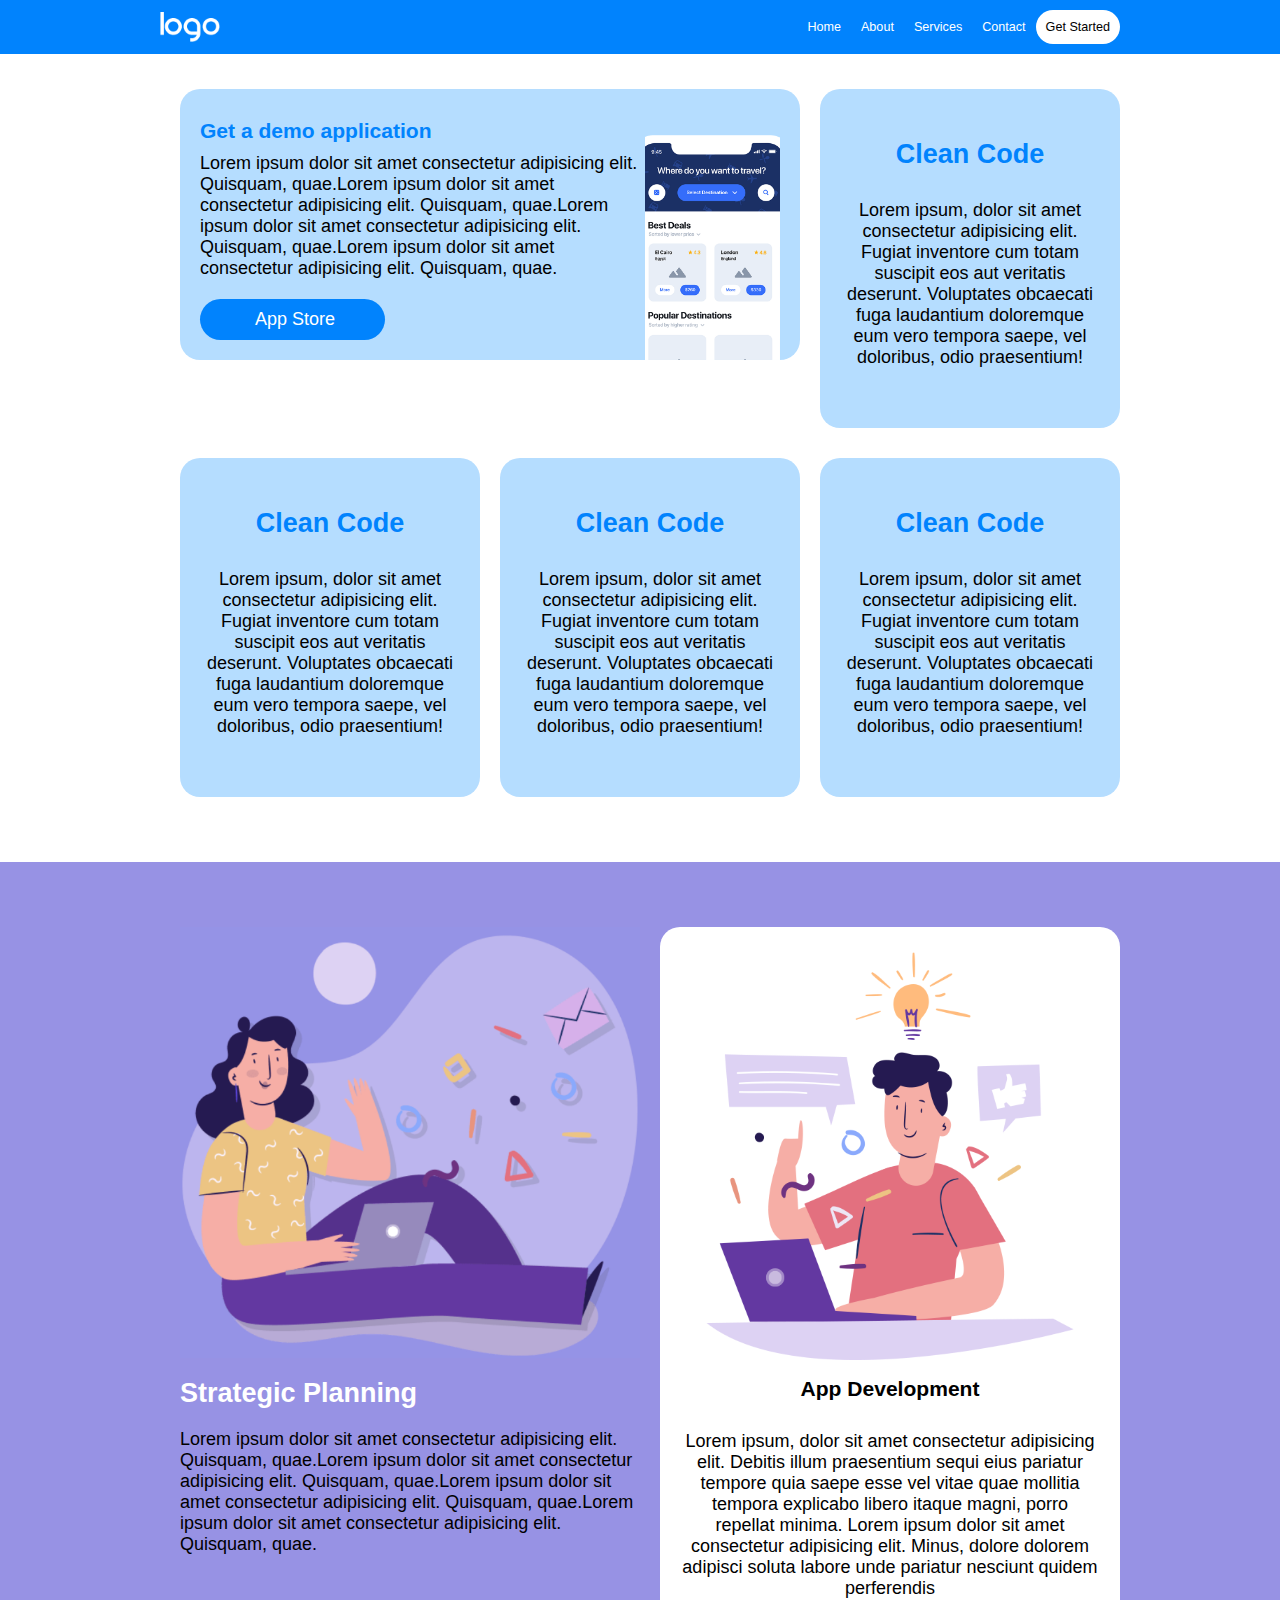
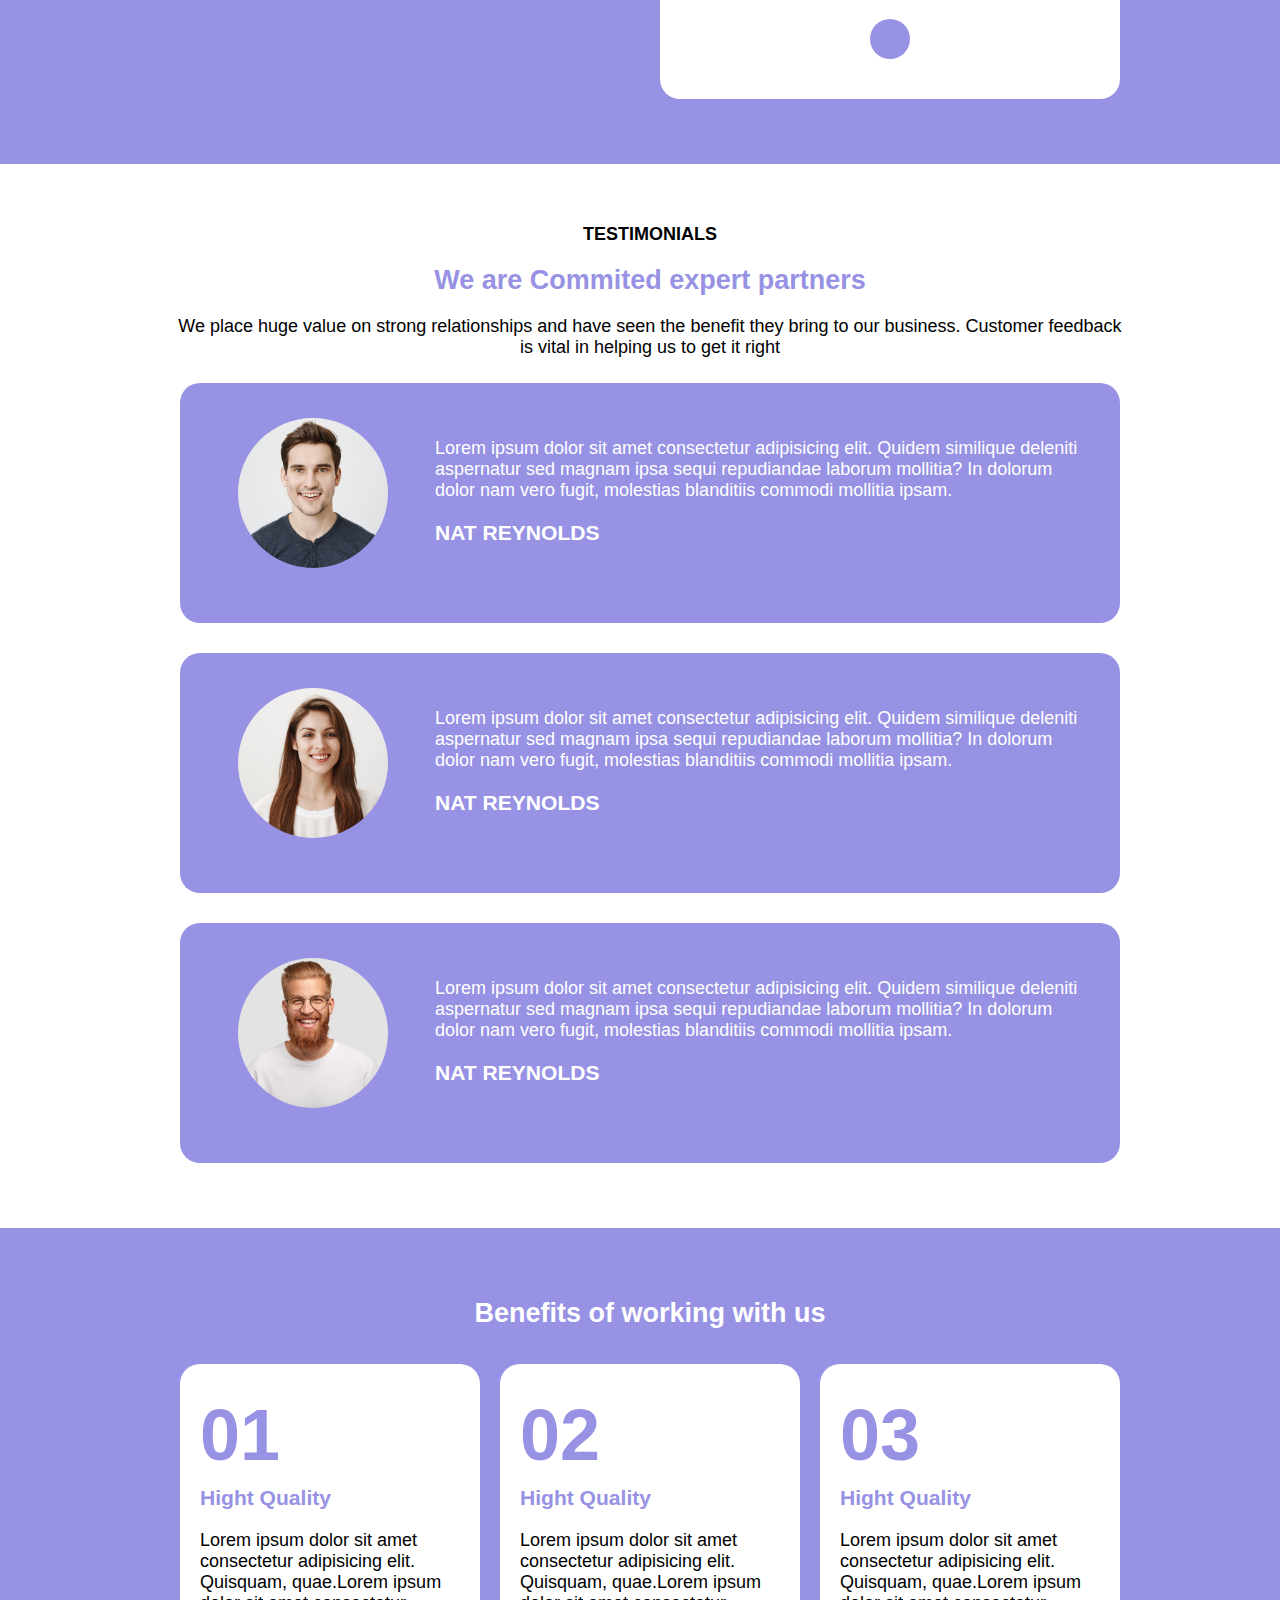
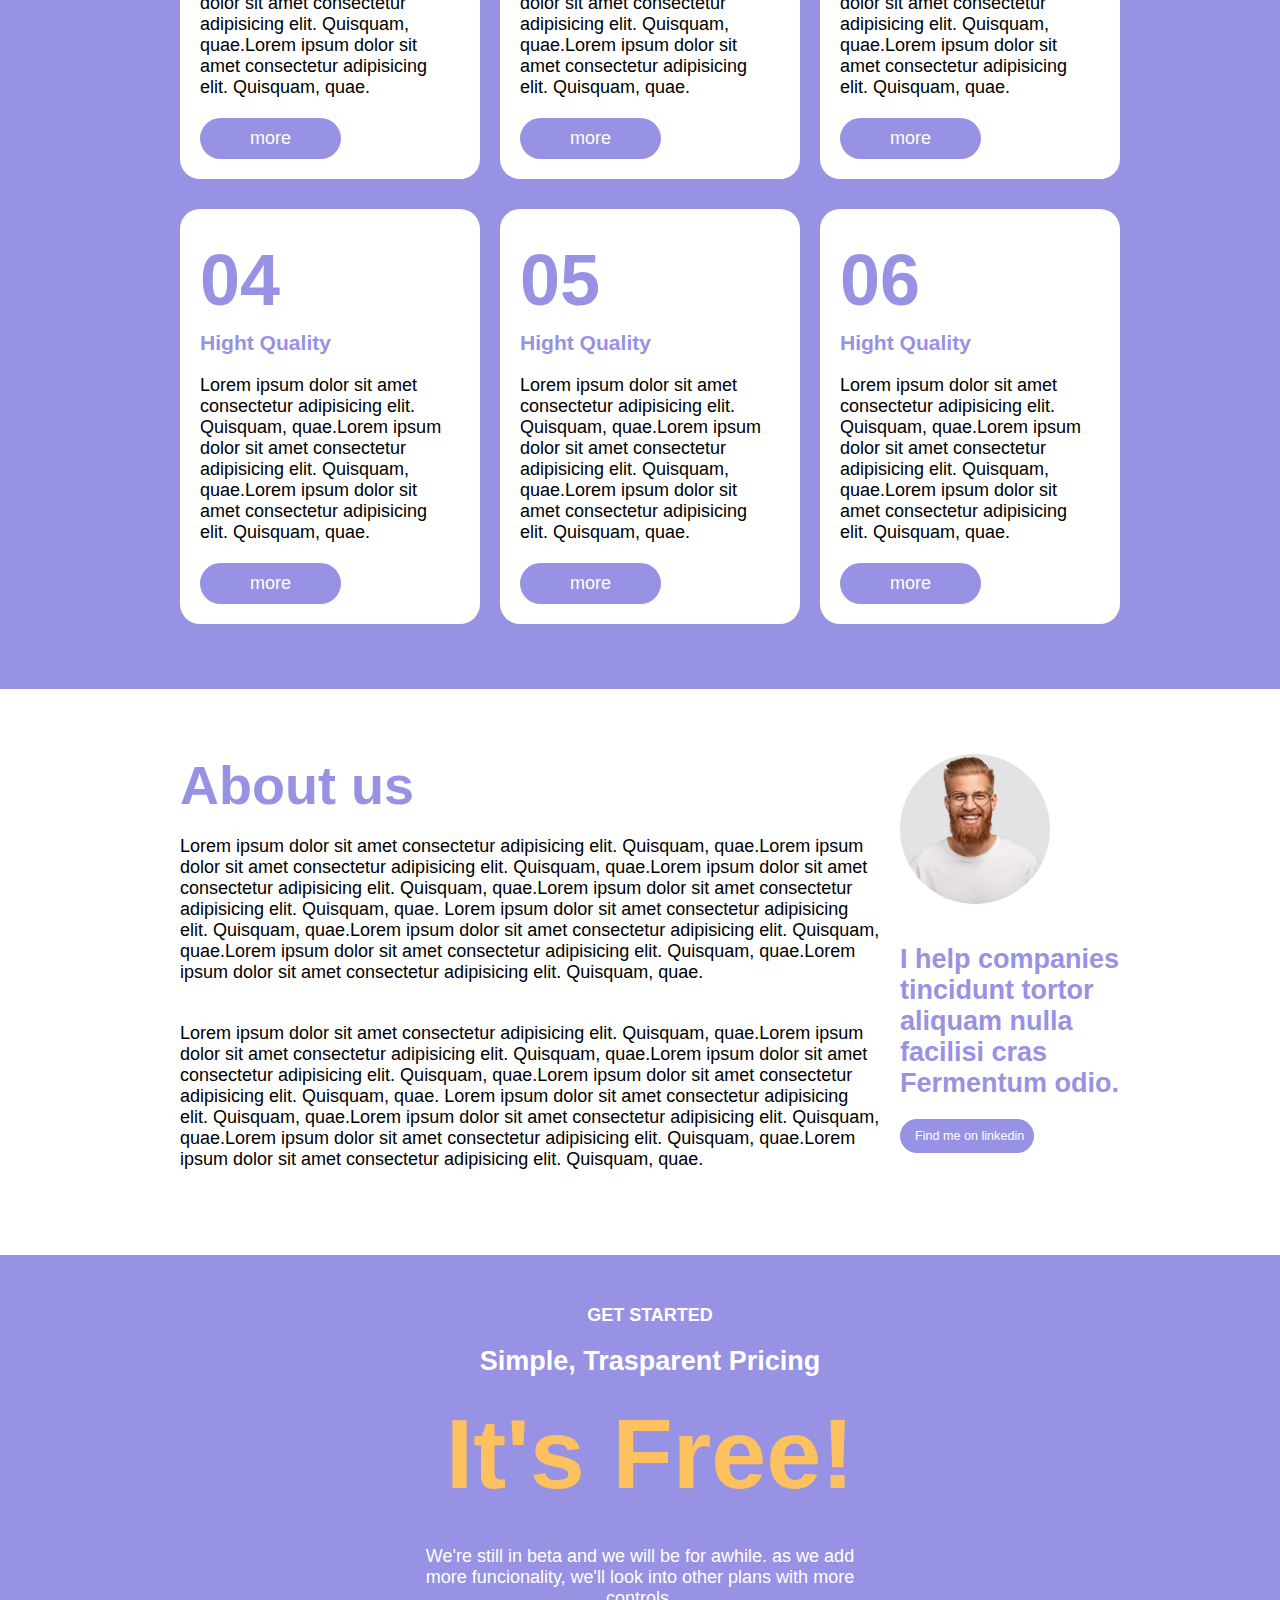
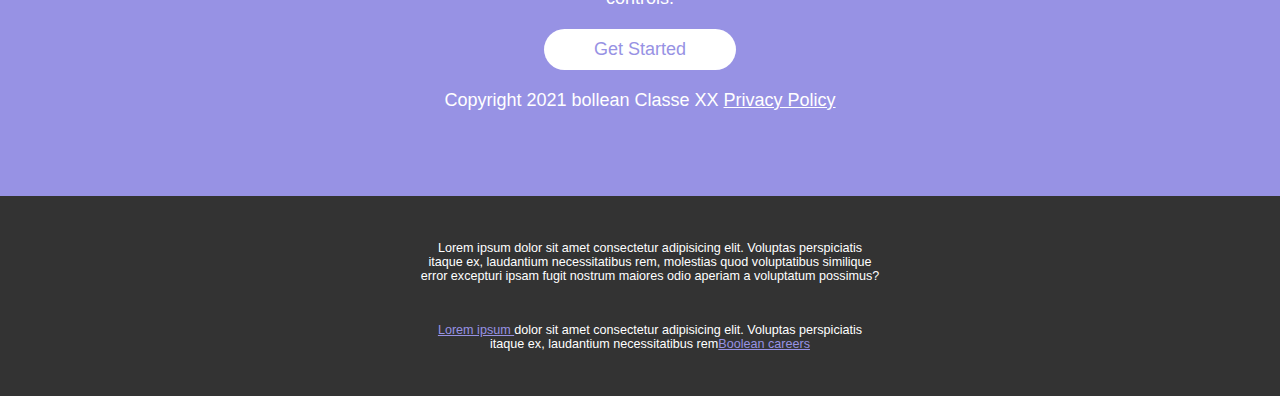
==== commit 7c945821: "fixxed" ====
--- a/index.html
+++ b/index.html
@@ -45,7 +45,7 @@
                     <div class="col colmd2-3 colllg2-3  ">
                         <div class="card bg-primary-light flex ">
                             <div>
-                                <h3>Get a demo application</h3>
+                                <h3 class=" padding-10 color-primary">Get a demo application</h3>
                                 <p>Lorem ipsum dolor sit amet consectetur adipisicing elit. Quisquam, quae.Lorem ipsum
                                     dolor
                                     sit amet consectetur adipisicing elit. Quisquam, quae.Lorem ipsum dolor sit amet
@@ -178,7 +178,7 @@
                         </div>
                     </div>
                     <div class="col colmd2-4 collg2-4 ">
-                        <div class="card bg-white  " >
+                        <div class="card bg-white  ">
                             <div>
                                 <img src="img/planning2.png" alt="">
                             </div>
@@ -213,7 +213,8 @@
             <div class="container ">
                 <h4 class="text-center padding-10">TESTIMONIALS</h4>
                 <h2 class="color-secondary text-center padding-10">We are Commited expert partners</h2>
-                <p class="text-center padding-10">We place huge value on strong relationships and have seen the benefit they bring
+                <p class="text-center padding-10">We place huge value on strong relationships and have seen the benefit
+                    they bring
                     to our business.
                     Customer feedback is vital in helping us to get it right</p>
                 <div class="col">
@@ -460,9 +461,11 @@
             </div>
             <div class="row center">
                 <div class="col colmd2-4 collg2-4 ">
-                    <p class="text-center color-white padding-20 ">We're still in beta and we will be for awhile. as we add more funcionality, we'll look into other plans with more controls.</p>
+                    <p class="text-center color-white padding-20 ">We're still in beta and we will be for awhile. as we
+                        add more funcionality, we'll look into other plans with more controls.</p>
                     <button class="  button bg-white color-secondary margin-auto big-button  ">Get Started</button>
-                    <p class=" padding-20 text-center color-white ">Copyright 2021 bollean Classe XX <span class="underline">Privacy Policy</span></p>
+                    <p class=" padding-20 text-center color-white ">Copyright 2021 bollean Classe XX <span
+                            class="underline">Privacy Policy</span></p>
                 </div>
             </div>
 
@@ -475,8 +478,14 @@
             <div class="container">
                 <div class="row center">
                     <div class="col colmd2-4 collg2-4 ">
-                        <p class="  small padding-20 text-center color-white">Lorem ipsum dolor sit amet consectetur adipisicing elit. Voluptas perspiciatis itaque ex, laudantium necessitatibus rem, molestias quod voluptatibus similique error excepturi ipsam fugit nostrum maiores odio aperiam a voluptatum possimus?</p>
-                        <p class="  small padding-20 text-center color-white"><span class="underline color-secondary"> Lorem ipsum </span> dolor sit amet consectetur adipisicing elit. Voluptas perspiciatis itaque ex, laudantium necessitatibus rem<span class="underline color-secondary">Boolean careers</span></p>
+                        <p class="  small padding-20 text-center color-white">Lorem ipsum dolor sit amet consectetur
+                            adipisicing elit. Voluptas perspiciatis itaque ex, laudantium necessitatibus rem, molestias
+                            quod voluptatibus similique error excepturi ipsam fugit nostrum maiores odio aperiam a
+                            voluptatum possimus?</p>
+                        <p class="  small padding-20 text-center color-white"><span class="underline color-secondary">
+                                Lorem ipsum </span> dolor sit amet consectetur adipisicing elit. Voluptas perspiciatis
+                            itaque ex, laudantium necessitatibus rem<span class="underline color-secondary">Boolean
+                                careers</span></p>
 
                     </div>
                 </div>
--- a/css/master.css
+++ b/css/master.css
@@ -97,7 +97,7 @@
     display: block;
     object-fit: cover;
     position: relative;
-    bottom: -10px;
+    bottom: -20px;
 
 }
 
@@ -206,6 +206,9 @@
     color: white;
 }
 
+.color-primary{
+    color: var(--primary-color);
+}
 .color-secondary {
     color: var(--secondary-color);
 }
@@ -226,7 +229,7 @@
     font-size: 1.5rem;
 }
 
-.small{
+.small {
     font-size: 0.7rem;
 
 }
@@ -281,16 +284,17 @@
 
 }
 
-.specialtext{
+.specialtext {
     font-size: 5.5rem;
     text-align: center;
     color: #FDC15F;
-    
-}
-
-.underline{
+
+}
+
+.underline {
     text-decoration: underline;
 }
+
 .card-number {
     font-size: 4rem;
     color: var(--secondary-color);
--- a/css/media.css
+++ b/css/media.css
@@ -135,4 +135,4 @@
 
 
 
-}+} 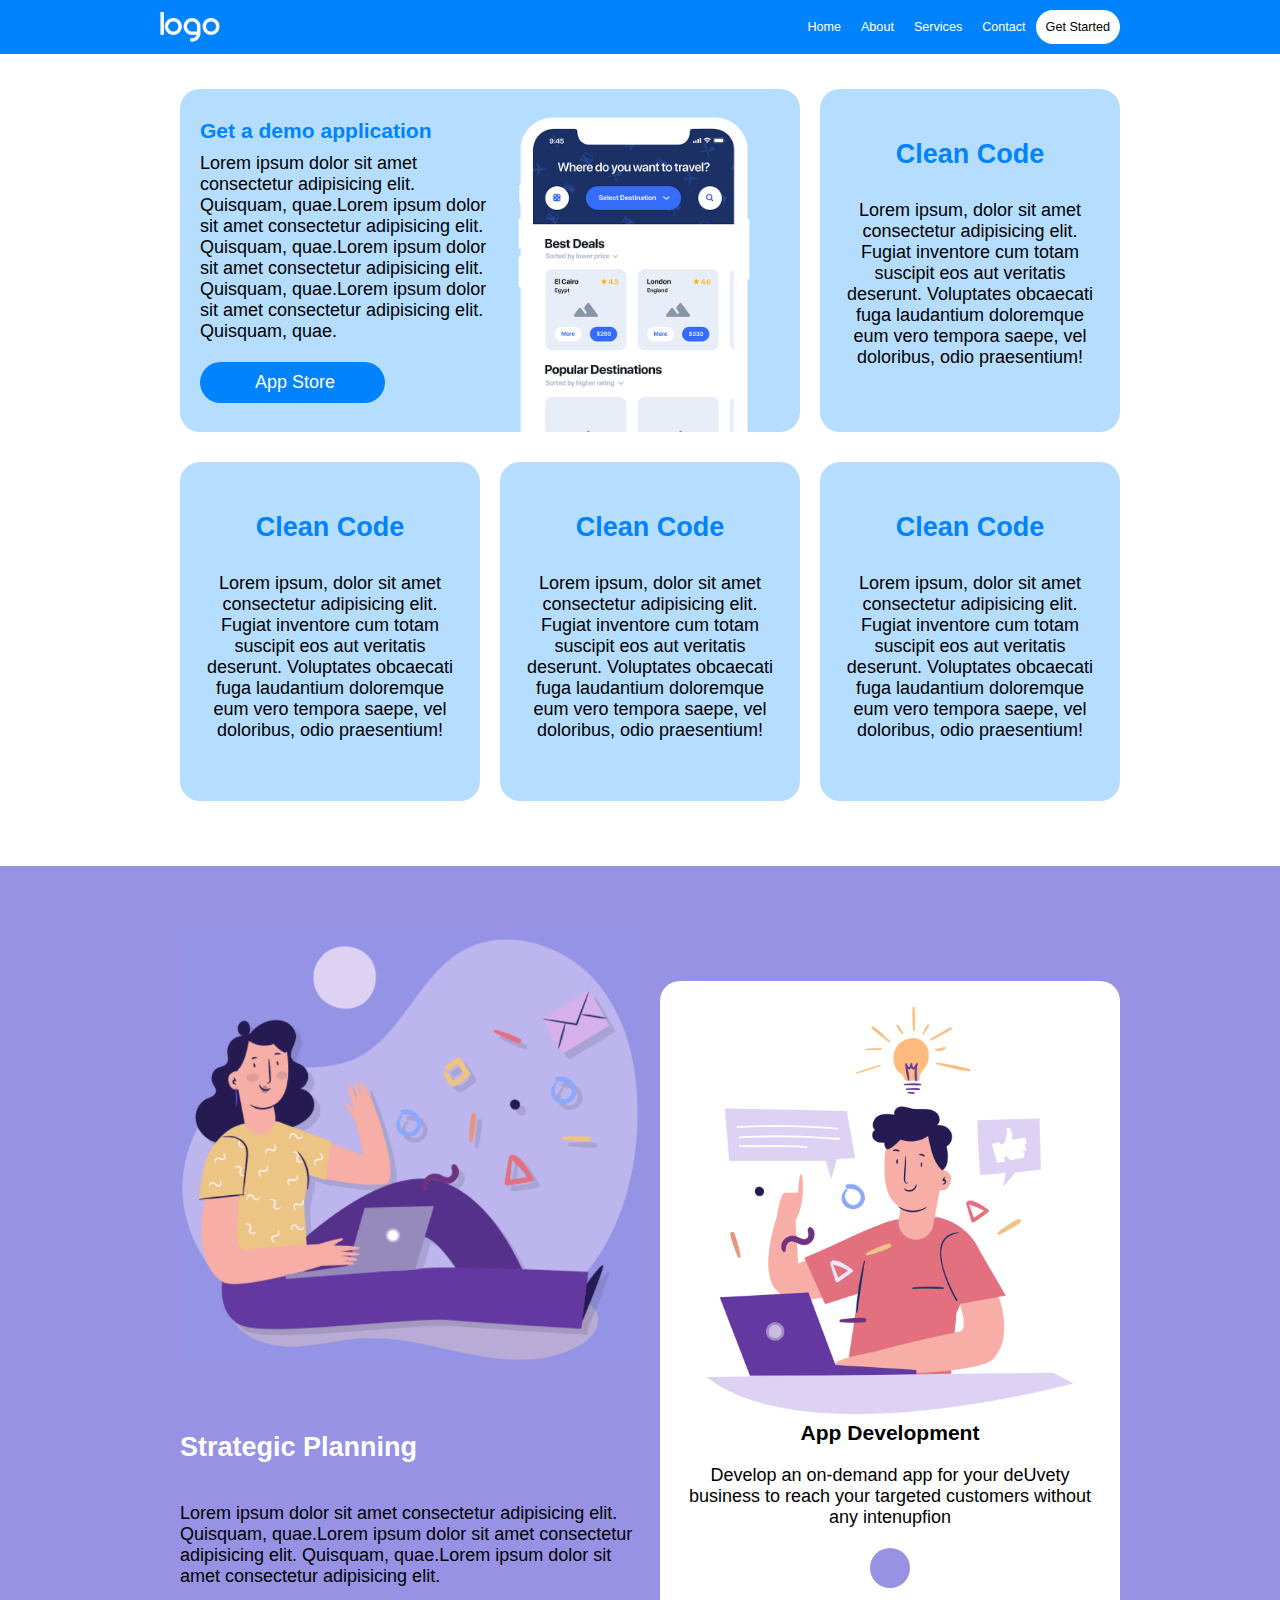
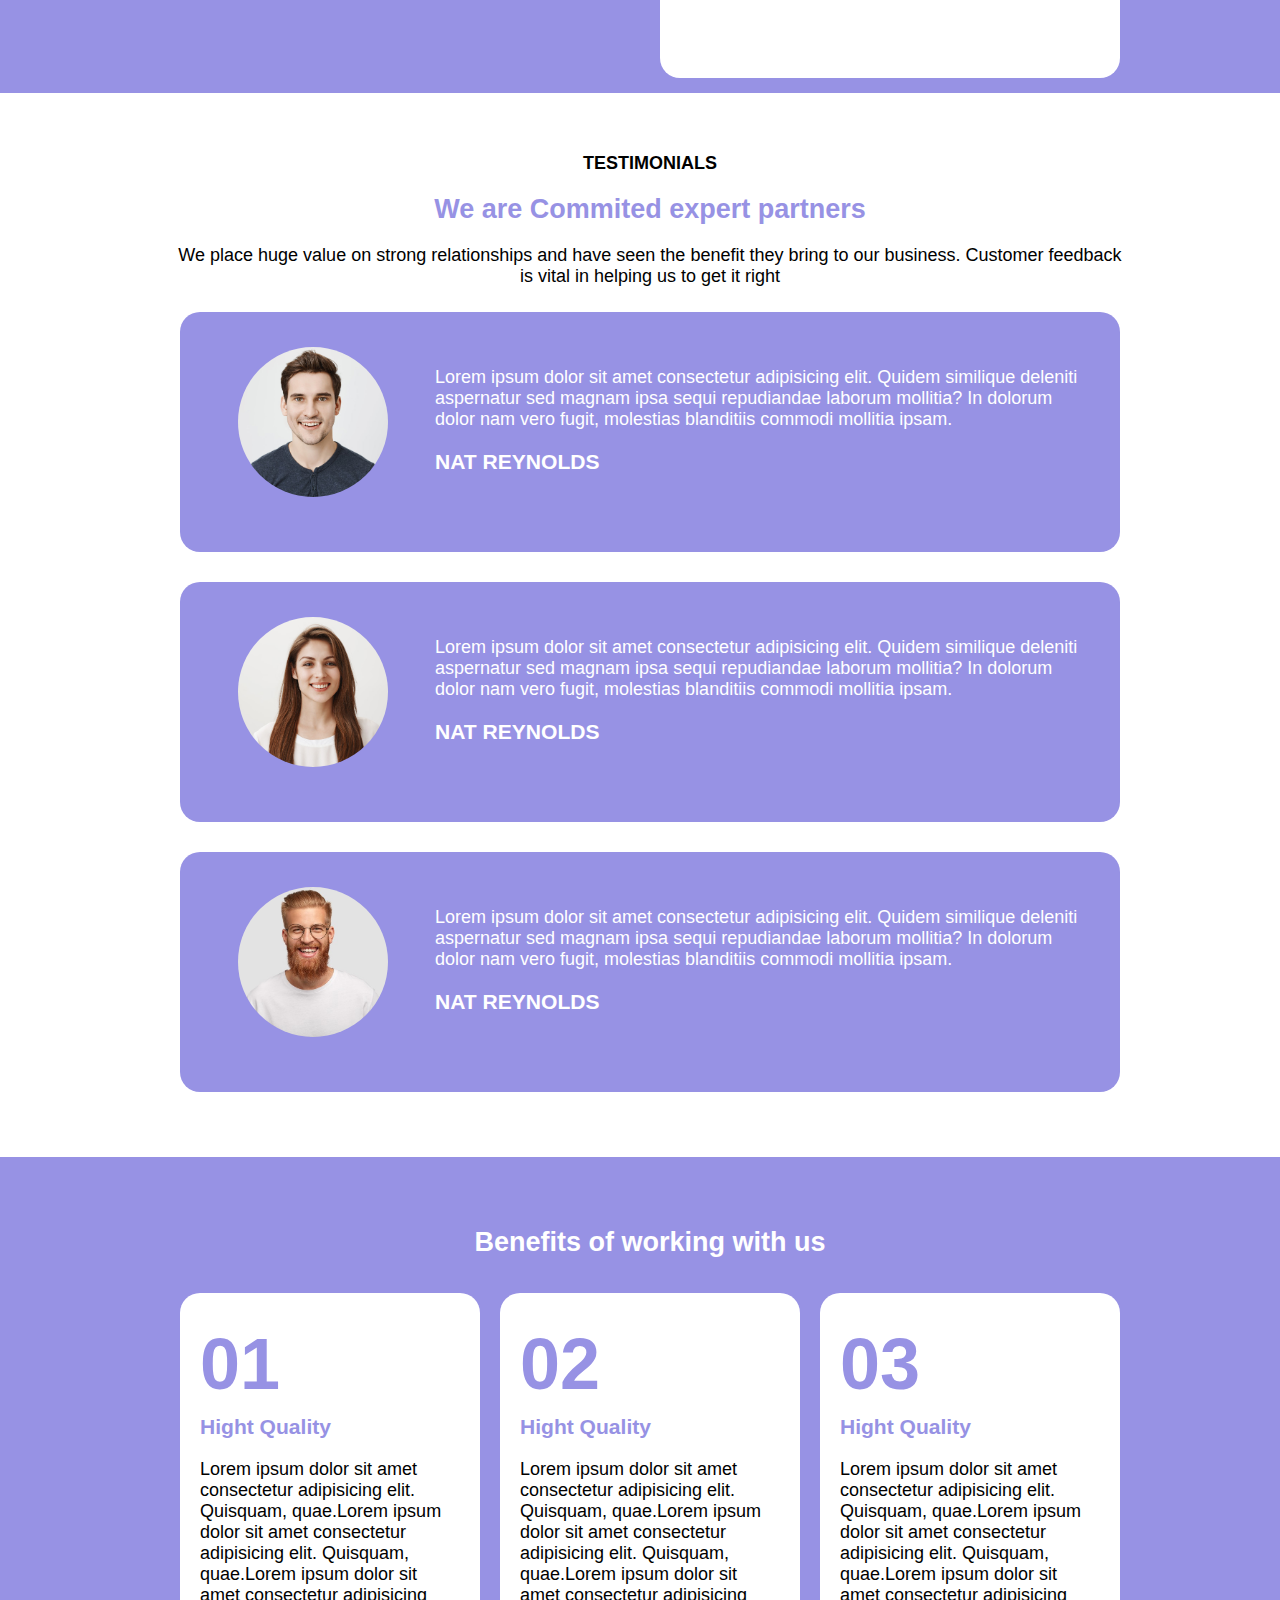
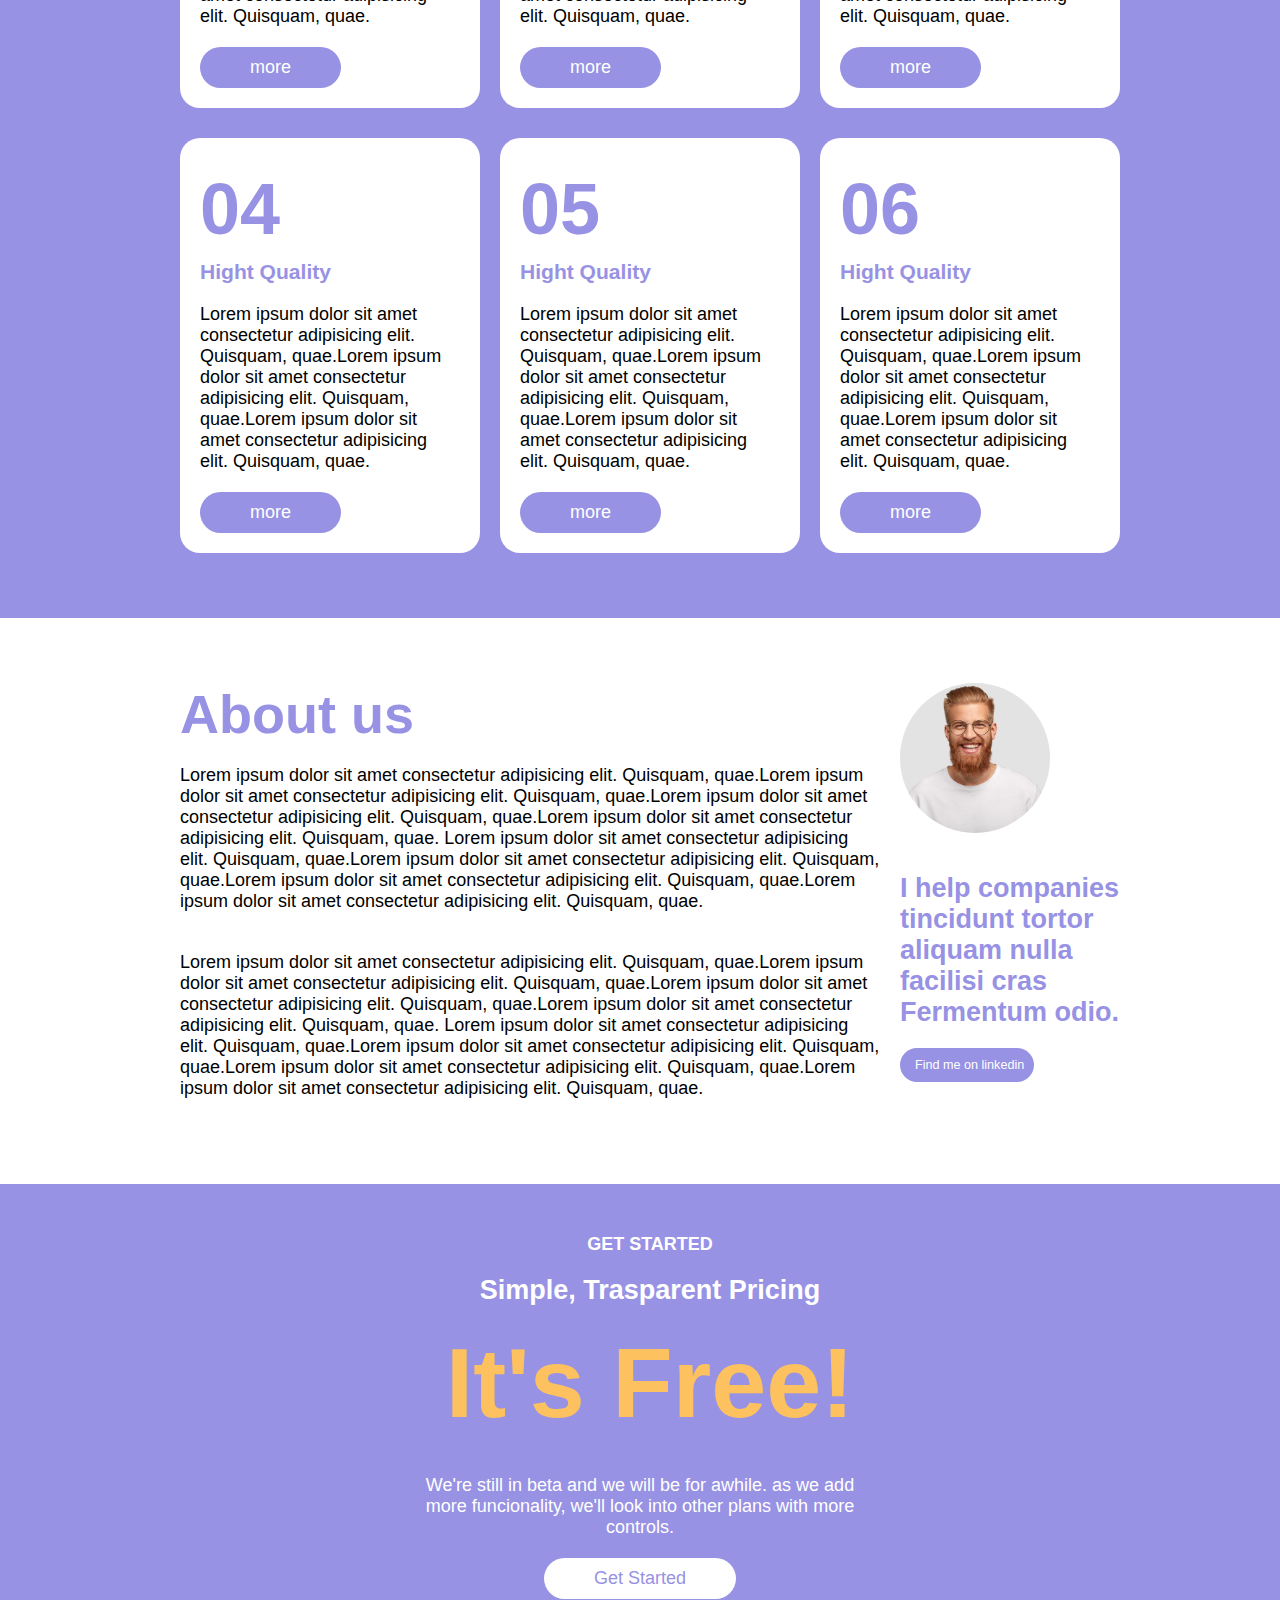
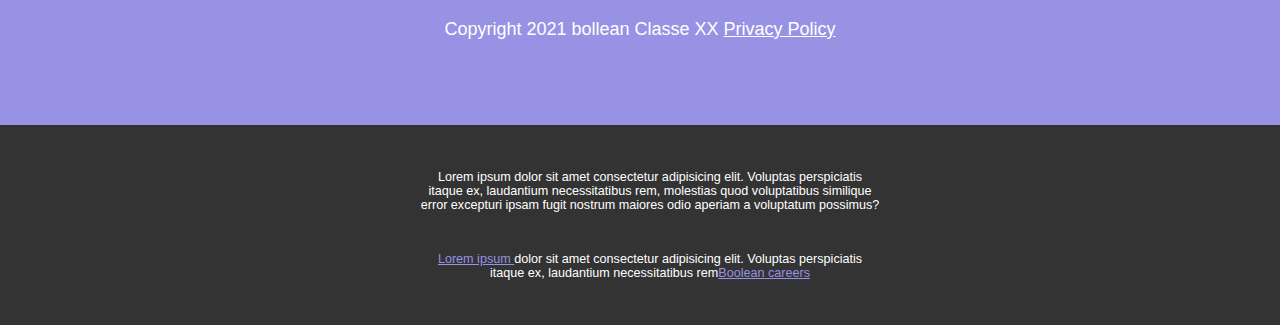
==== commit 55bba916: "fixxed" ====
--- a/index.html
+++ b/index.html
@@ -41,10 +41,10 @@
     <header>
         <div class="main">
             <div class="container">
-                <div class="row">
+                <div class="row flex">
                     <div class="col colmd2-3 colllg2-3  ">
                         <div class="card bg-primary-light flex ">
-                            <div>
+                            <div class="content">
                                 <h3 class=" padding-10 color-primary">Get a demo application</h3>
                                 <p>Lorem ipsum dolor sit amet consectetur adipisicing elit. Quisquam, quae.Lorem ipsum
                                     dolor
@@ -54,7 +54,7 @@
                                 <button class=" big-button bg-primary"><i class="fa-brands fa-apple"></i>App
                                     Store</button>
                             </div>
-                            <div>
+                            <div class="img">
                                 <img src="img/phone.png" alt="">
 
                             </div>
@@ -162,35 +162,34 @@
             <div class="container">
                 <div class="row bg-secondary">
                     <div class="col collg2-4 colmd2-4">
+                        <div class="margin-bottom">
+                            <img src="img/planning1.png" alt="">
+                        </div>
                         <div>
-                            <img src="img/planning1.png" alt="">
-                        </div>
-                        <div>
 
                             <h2 class=" padding-20 color-white">Strategic Planning</h2>
-                            <p>Lorem ipsum dolor sit amet consectetur adipisicing elit. Quisquam, quae.Lorem ipsum dolor
+                            <p class="padding-20">Lorem ipsum dolor sit amet consectetur adipisicing elit. Quisquam,
+                                quae.Lorem ipsum dolor
                                 sit
                                 amet consectetur adipisicing elit. Quisquam, quae.Lorem ipsum dolor sit amet consectetur
-                                adipisicing elit. Quisquam, quae.Lorem ipsum dolor sit amet consectetur adipisicing
-                                elit.
-                                Quisquam, quae.</p>
+                                adipisicing elit.
+
+                            </p>
 
                         </div>
                     </div>
                     <div class="col colmd2-4 collg2-4 ">
-                        <div class="card bg-white  ">
+                        <div class="card bg-white margin-top  ">
                             <div>
                                 <img src="img/planning2.png" alt="">
                             </div>
                             <div>
-                                <h3 class=" padding-10 text-center">App Development</h3>
+                                <h3 class=" padding-0 text-center">App Development</h3>
                                 <div class="card-body">
 
-                                    <p>Lorem ipsum, dolor sit amet consectetur adipisicing elit. Debitis illum
-                                        praesentium sequi eius pariatur tempore quia saepe esse vel vitae quae mollitia
-                                        tempora explicabo libero itaque magni, porro repellat minima. Lorem ipsum dolor
-                                        sit amet consectetur adipisicing elit. Minus, dolore dolorem adipisci soluta
-                                        labore unde pariatur nesciunt quidem perferendis </p>
+                                    <p>Develop an on-demand app for your deUvety business to reach your targeted
+                                        customers
+                                        without any intenupfion</p>
                                 </div>
 
                                 <div class="circle">
--- a/css/master.css
+++ b/css/master.css
@@ -91,15 +91,16 @@
     margin-bottom: 20px;
 }
 
-header img {
+/* header img {
     width: 100%;
     height: 100%;
     display: block;
     object-fit: cover;
     position: relative;
     bottom: -20px;
-
-}
+    
+
+} */
 
 .bg-primary-light {
     background-color: var(--primary-color-light);
@@ -134,7 +135,7 @@
     width: 100%;
     height: 100%;
     display: block;
-    object-fit: cover;
+    object-fit: contain;
 
 }
 
@@ -142,6 +143,7 @@
 
     padding: 20px 20px;
     border-radius: 20px;
+    height: 100%;
 
 }
 
@@ -206,9 +208,10 @@
     color: white;
 }
 
-.color-primary{
+.color-primary {
     color: var(--primary-color);
 }
+
 .color-secondary {
     color: var(--secondary-color);
 }
--- a/css/media.css
+++ b/css/media.css
@@ -55,6 +55,23 @@
     .flex {
         display: flex;
 
+    }
+
+    .content {
+        flex-basis: 50%;
+    }
+
+    .img {
+        flex-basis: 50%;
+        display: flex;
+        align-items: end;
+        margin-bottom: -20px;
+    }
+
+    .img img {
+        width: 100%;
+        height: auto;
+        display: block;
     }
 
 
@@ -133,6 +150,20 @@
 
     }
 
+    .margin-top {
+        margin-top: 50px;
+    }
+
+    .margin-bottom {
+        margin-bottom: 50px;
+    }
+
+    /* .col img {
+        width: 100%;
+        height: 100%;
+        /* display: block; */
+    /* object-fit: contain; */
+    /* margin-bottom: 100px; */
 
 
-} +}